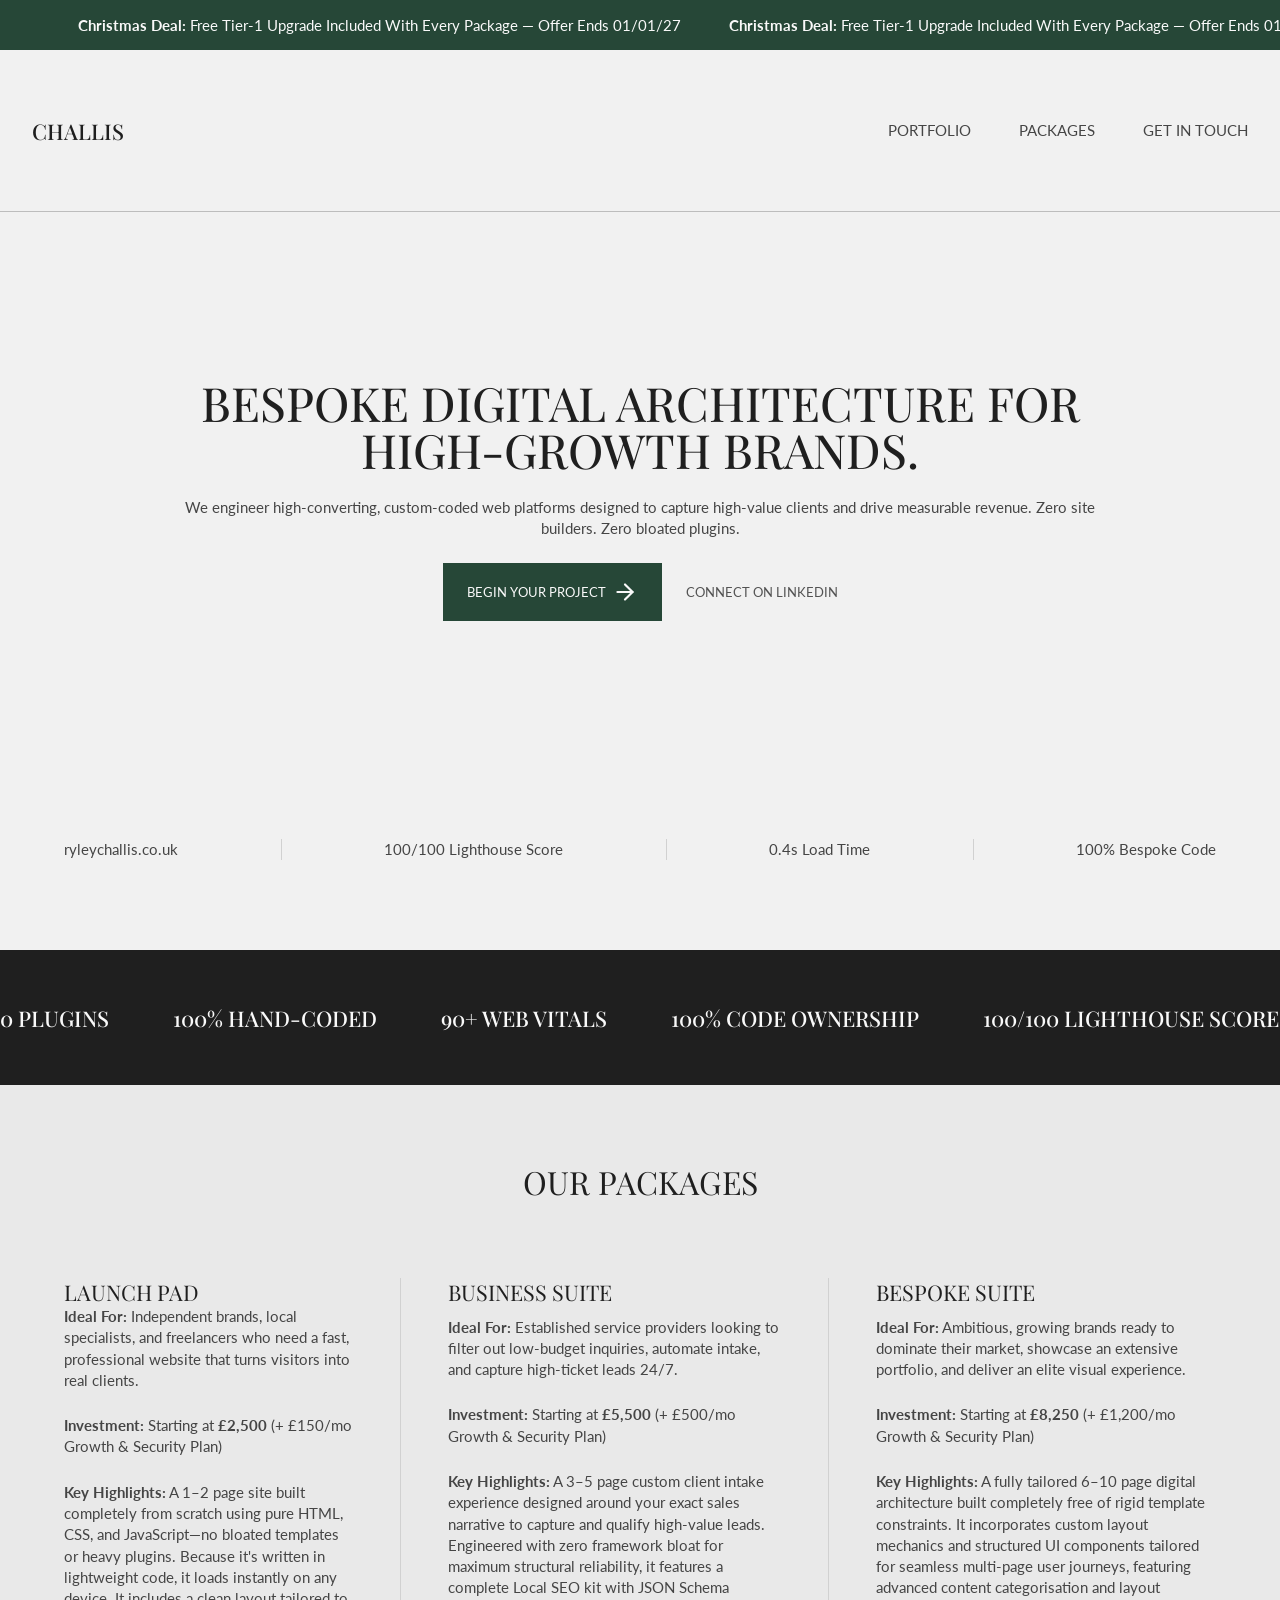
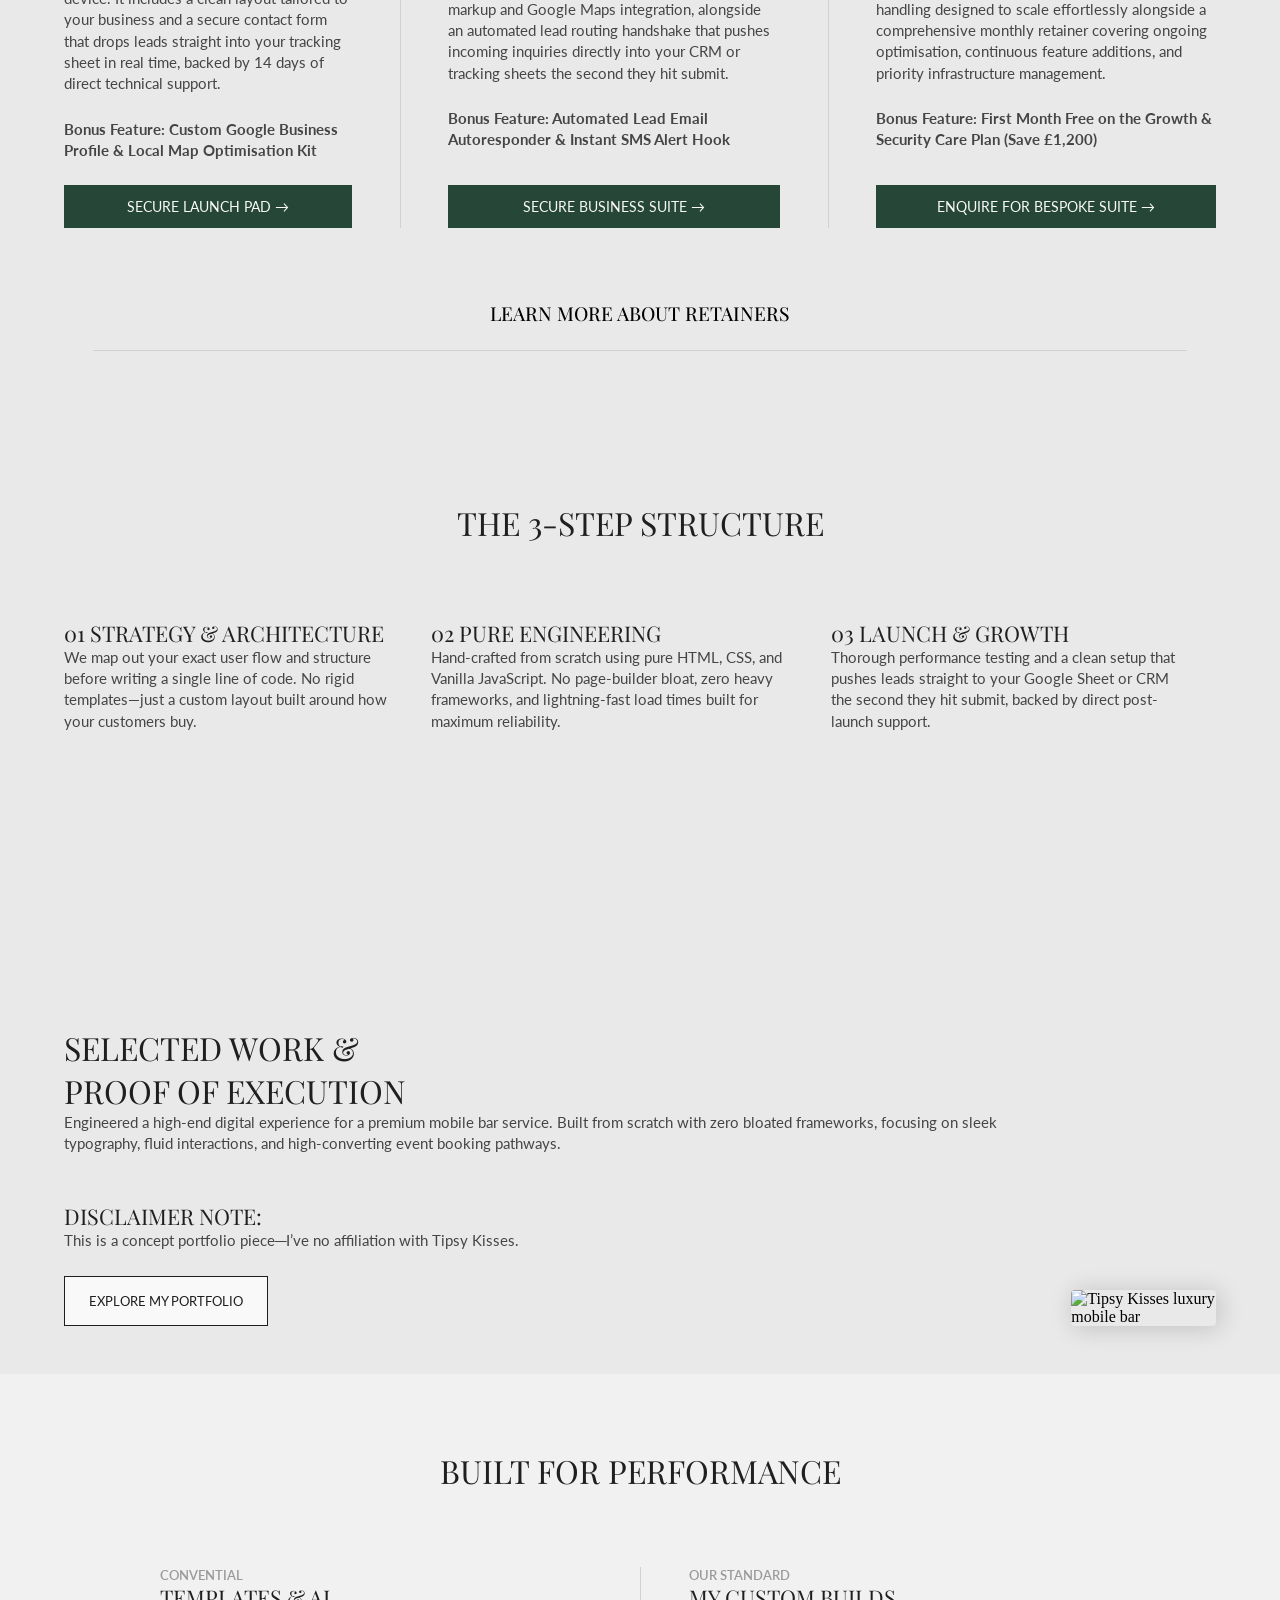
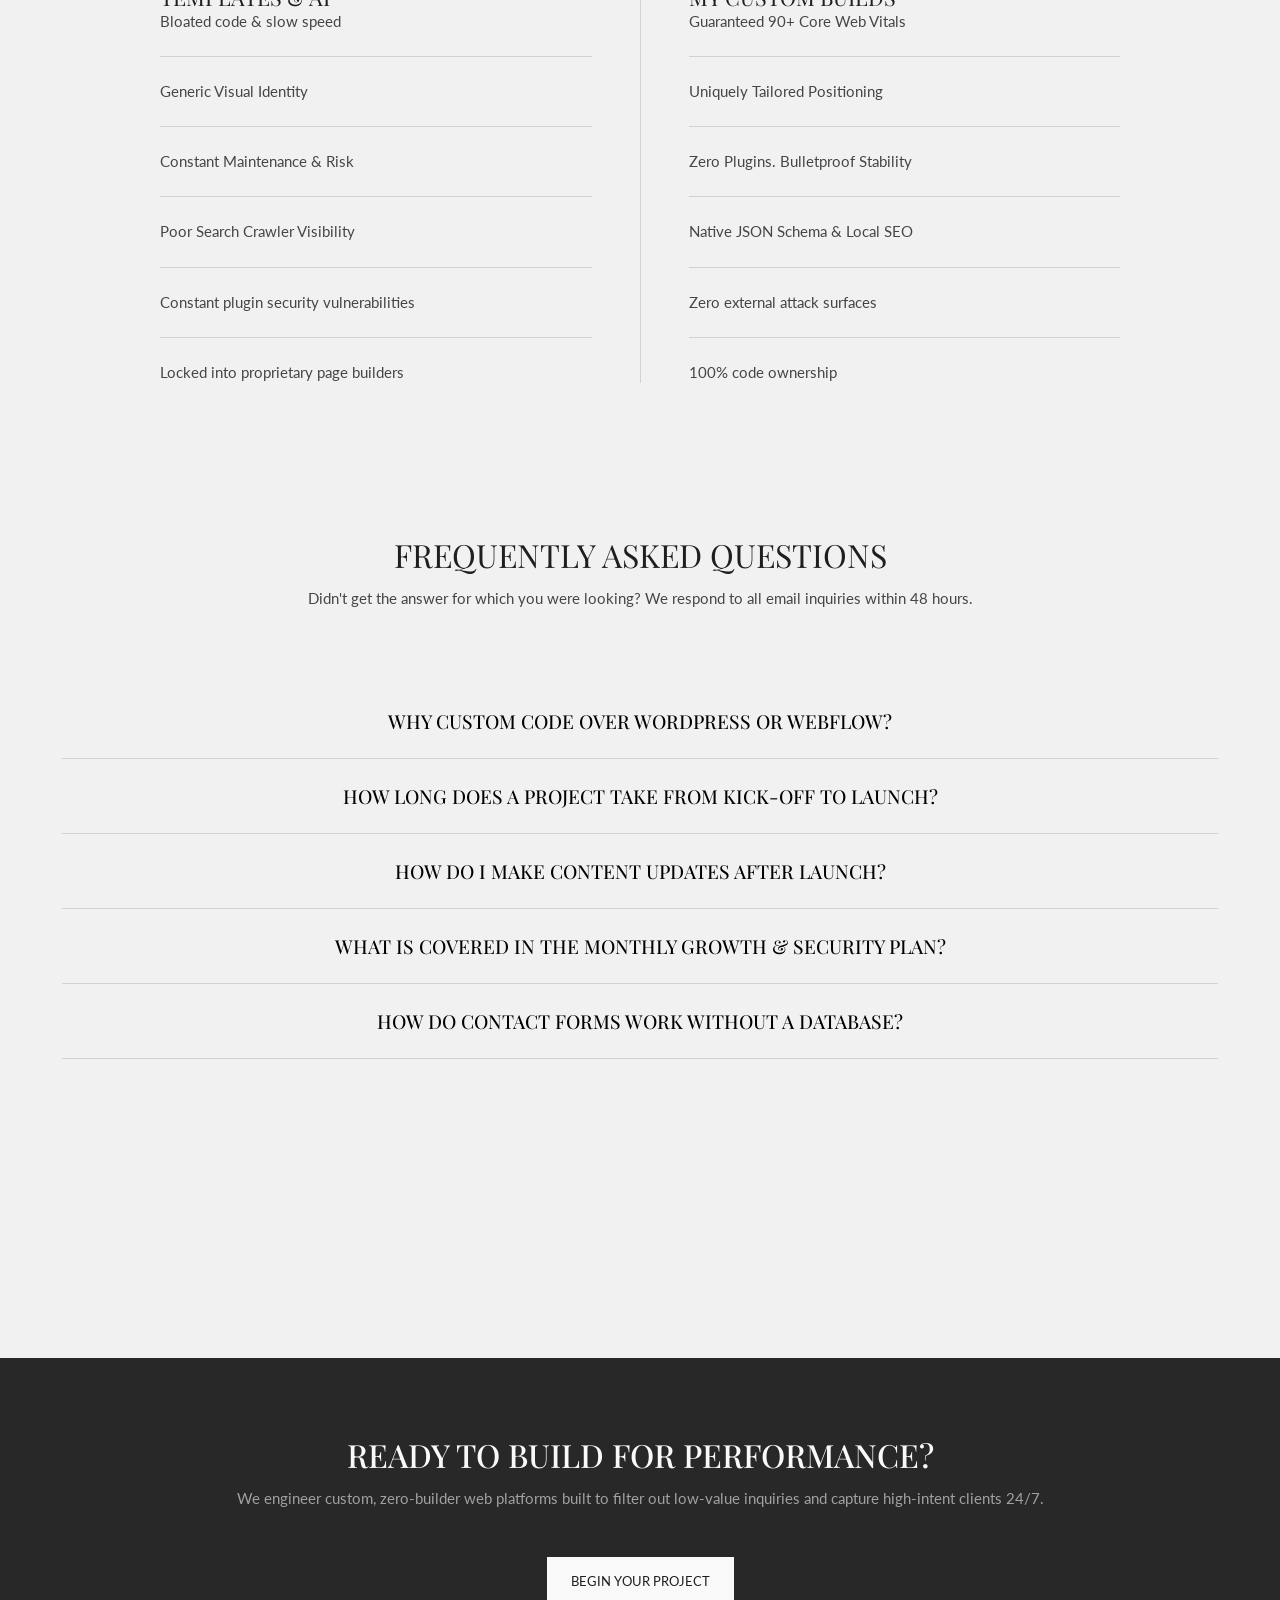
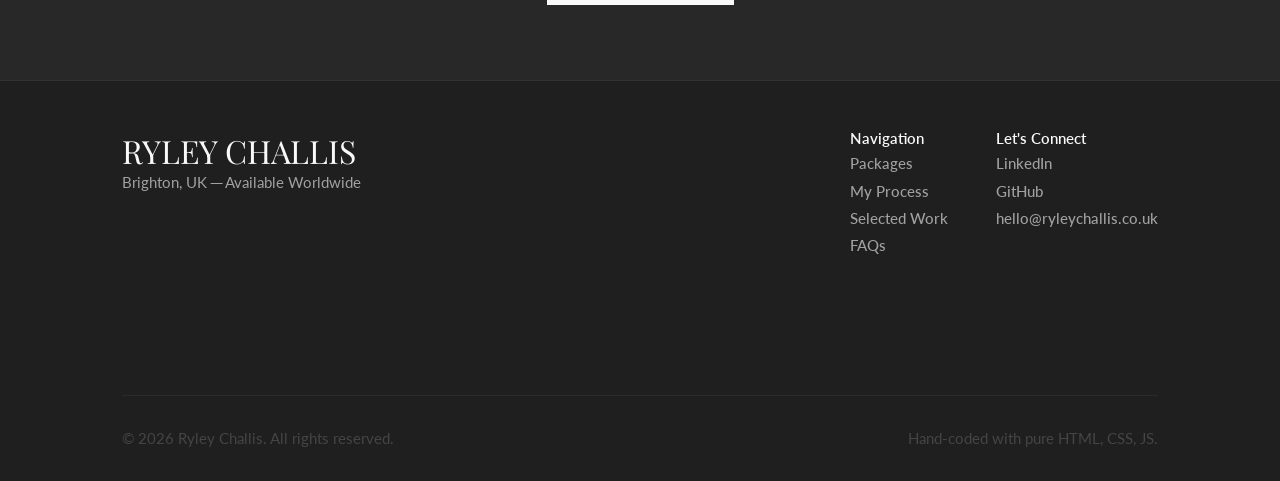
==== index.html @ c48a7f9e "Implementation of JS script to slice .html from URL" ====
<!DOCTYPE html>
<html lang="en">
<head>
    <meta charset="UTF-8">
    <meta name="viewport" content="width=device-width, initial-scale=1.0">
    <title>Ryley Challis | High-Performance Web Architecture</title>
    <meta name="description" content="Elite digital foundations engineered from scratch for high-intent hospitality and service brands.">

    <link rel="preconnect" href="https://fonts.googleapis.com">
    <link rel="preconnect" href="https://fonts.gstatic.com" crossorigin>
    <link href="https://fonts.googleapis.com/css2?family=Lato:ital,wght@0,100;0,300;0,400;0,700;0,900;1,100;1,300;1,400;1,700;1,900&family=Playfair+Display:ital,wght@0,400..900;1,400..900&display=swap" rel="stylesheet">

    <meta property="og:type" content="website">
    <meta property="og:url" content="https://ryleychallis.co.uk/">
    <meta property="og:site_name" content="Ryley Challis">
    <meta property="og:title" content="Ryley Challis | High-Performance Web Development">
    <meta property="og:description" content="Elite web architecture engineered from scratch for high-intent hospitality and service brands.">
    <meta property="og:image" content="https://ryleychallis.co.uk/assets/opengraph.webp">

    <meta name="twitter:card" content="summary_large_image">
    <meta name="twitter:title" content="Ryley Challis | High-Performance Web Development">
    <meta name="twitter:description" content="Elite web architecture engineered from scratch for high-intent hospitality and service brands.">
    <meta name="twitter:image" content="https://ryleychallis.co.uk/assets/opengraph.webp">

    <link rel="apple-touch-icon" sizes="180x180" href="assets/apple-touch-icon.png">
    <link rel="icon" type="image/png" sizes="32x32" href="assets/favicon-32x32.png">
    <link rel="icon" type="image/png" sizes="16x16" href="assets/favicon-16x16.png">
    <link rel="manifest" href="assets/site.webmanifest">

    <link rel="stylesheet" href="css/styles.css">
    <link rel="stylesheet" href="css/nav.css">
    <link rel="stylesheet" href="css/button.css">
    <link rel="stylesheet" href="css/query.css">
</head>
<body>
    <div id="sidebarOverlay"></div>
    <header>
        <div id="sidebar">
            <div class="sidebar-header">
                <button type="button" id="close-btn" aria-label="Close navigation menu">&times;</button>
                <h3>Challis.</h3>
            </div>
            <ul class="sidebar-links">
                <li><a href="portfolio.html">Portfolio</a></li>
                <li><a href="#process">Process</a></li>
                <li><a href="#packages">Packages</a></li>
                <li><a href="mailto:hello@ryleychallis.co.uk">Get In Touch</a></li>
            </ul>
        </div>
        <div id="announcement">
            <div class="row-container">
                <span><b>Christmas Deal:</b> Free Tier-1 Upgrade Included With Every Package — Offer Ends 01/01/27</span>
                <span><b>Christmas Deal:</b> Free Tier-1 Upgrade Included With Every Package — Offer Ends 01/01/27</span>
                <span><b>Christmas Deal:</b> Free Tier-1 Upgrade Included With Every Package — Offer Ends 01/01/27</span>
            </div>
        </div>
        <nav>
            <button type="button" id="open-btn" aria-label="Open navigation menu">&#9776;</button>
            <a class="nav-logo" href="#">Challis</a>
            <ul class="nav-links">
                <li><a href="portfolio.html">Portfolio</a></li>
                <li><a href="#packages">Packages</a></li>
                <li><a href="mailto:hello@ryleychallis.co.uk">Get In Touch</a></li>
            </ul>
        </nav>
    </header>
    <main>
        <section id="hero">
            <div class="container">
                <h1>Bespoke Digital Architecture for High-Growth Brands.</h1>
                <p>We engineer high-converting, custom-coded web platforms designed to capture high-value clients and drive measurable revenue. Zero site builders. Zero bloated plugins.</p>
                <div class="hero-actions">
                    <a class="btn-primary" href="contact.html">Begin Your Project
                        <svg width="26" height="26" viewBox="0 0 24 24" fill="none" stroke="currentColor" stroke-width="2" stroke-linecap="round" stroke-linejoin="round" style="display: inline-block; vertical-align: middle; margin-left: 6px;">
                            <line x1="5" y1="12" x2="19" y2="12"></line>
                            <polyline points="12 5 19 12 12 19"></polyline>
                        </svg>
                    </a>
                    <a class="btn-secondary" href="https://linkedin.com/in/ryley-challis-49934a41b" target="_blank">Connect on linkedin</a>
                </div>
                <div class="hero-stats">
                    <div class="stat-item">
                        <p>ryleychallis.co.uk</p>
                    </div>
                    <div class="stat-divider"></div>
                    <div class="stat-item">
                        <p>100/100 Lighthouse Score</p>
                    </div>
                    <div class="stat-divider"></div>
                    <div class="stat-item">
                        <p>0.4s Load Time</p>
                    </div>
                    <div class="stat-divider"></div>
                    <div class="stat-item">
                        <p>100% Bespoke Code</p>
                    </div>
                </div>
            </div>
        </section>

        <section id="trust">
            <div class="trust-track">
                <div class="marquee-content">
                    <h2>0 Plugins</h2>
                    <h2>100% Hand-Coded</h2>
                    <h2>90+ Web Vitals</h2>
                    <h2>100% Code Ownership</h2>
                    <h2>100/100 Lighthouse Score</h2>
                    <h2><0.5s Load Time</h2>
                </div>
                <div class="marquee-content" aria-hidden="true">
                    <h2>0 Plugins</h2>
                    <h2>100% Hand-Coded</h2>
                    <h2>90+ Web Vitals</h2>
                    <h2>100% Code Ownership</h2>
                    <h2>100/100 Lighthouse Score</h2>
                    <h2><0.5s Load Time</h2>
                </div>
            </div>
        </section>
        
        <section id="packages">
            <div class="container">
                <h2>Our Packages</h2>
                <div class="row-container">
                    <div class="package-card">
                        <h3>Launch Pad</h3>
                        <ul>
                            <li>
                                <b>Ideal For:</b>
                                Independent brands, local specialists, and freelancers who need a fast, professional website that turns visitors into real clients.
                            </li>
                            <li>
                                <b>Investment:</b>
                                Starting at <b>£2,500</b> (+ £150/mo Growth & Security Plan)
                            </li>
                            <li>
                                <b>Key Highlights:</b>
                                A 1–2 page site built completely from scratch using pure HTML, CSS, and JavaScript—no bloated templates or heavy plugins. Because it's written in lightweight code, it loads instantly on any device. It includes a clean layout tailored to your business and a secure contact form that drops leads straight into your tracking sheet in real time, backed by 14 days of direct technical support.
                            </li>
                            <li class="addon-feature">
                                <b>Bonus Feature:</b>
                                Custom Google Business Profile & Local Map Optimisation Kit
                            </li>
                        </ul>
                        <a class="btn-primary" href="portfolio.html">
                            Secure Launch Pad &rarr;
                        </a>
                    </div>

                    <div class="card-divider"></div>

                    <div class="package-card">
                        <h3>Business Suite</h3>
                        <ul>
                            <li>
                                <b>Ideal For:</b>
                                Established service providers looking to filter out low-budget inquiries, automate intake, and capture high-ticket leads 24/7.
                            </li>
                            <li>
                                <b>Investment:</b>
                                Starting at <b>£5,500</b> (+ £500/mo Growth & Security Plan)
                            </li>
                            <li>
                                <b>Key Highlights:</b>
                                A 3–5 page custom client intake experience designed around your exact sales narrative to capture and qualify high-value leads. Engineered with zero framework bloat for maximum structural reliability, it features a complete Local SEO kit with JSON Schema markup and Google Maps integration, alongside an automated lead routing handshake that pushes incoming inquiries directly into your CRM or tracking sheets the second they hit submit.
                            </li>
                            <li class="addon-feature">
                                <b>Bonus Feature:</b>
                                Automated Lead Email Autoresponder & Instant SMS Alert Hook
                            </li>
                        </ul>
                        <a class="btn-primary" href="portfolio.html">
                            Secure Business Suite &rarr;
                        </a>
                    </div>

                    <div class="card-divider"></div>

                    <div class="package-card">
                        <h3>Bespoke Suite</h3>
                        <ul>
                            <li>
                                <b>Ideal For:</b>
                                Ambitious, growing brands ready to dominate their market, showcase an extensive portfolio, and deliver an elite visual experience.
                            </li>
                            <li>
                                <b>Investment:</b>
                                Starting at <b>£8,250</b> (+ £1,200/mo Growth & Security Plan)
                            </li>
                            <li>
                                <b>Key Highlights:</b>
                                A fully tailored 6–10 page digital architecture built completely free of rigid template constraints. It incorporates custom layout mechanics and structured UI components tailored for seamless multi-page user journeys, featuring advanced content categorisation and layout handling designed to scale effortlessly alongside a comprehensive monthly retainer covering ongoing optimisation, continuous feature additions, and priority infrastructure management.
                            </li>
                            <li class="addon-feature">
                                <b>Bonus Feature:</b>
                                First Month Free on the Growth & Security Care Plan (Save £1,200)
                            </li>
                        </ul>
                        <a class="btn-primary" href="portfolio.html">
                            Enquire For Bespoke Suite &rarr;
                        </a>
                    </div>
                </div>
                <div class="retainer-item">
                    <button class="retainer-button" type="button">Learn More about Retainers</button>
                    <div class="retainer-block">
                        <div class="retainer-group">
                            <h4>Launch Pad:</h4>
                            <ul>
                                <li><b>Daily Offsite Backups:</b> Cloud snapshots taken every 24 hours with emergency restoration.</li>
                                <li><b>Uptime & SSL Monitoring:</b> Continuous automated checks ensuring your site stays online and secure.</li>
                                <li><b>Core Web Vitals Maintenance:</b> Routine performance audits to keep your pure code loading instantly.</li>
                                <li><b>1 Hour Monthly Allocation:</b> Reserved for basic text edits, simple image updates, or small link adjustments.</li>
                                <li><b>Standard Support:</b> Direct email assistance backed by a 48-hour response window.</li>
                            </ul>
                        </div>

                        <div class="retainer-group">
                            <h4>Business Suite:</h4>
                            <ul>
                                <li><b>Daily High-Frequency Backups:</b> Upgraded snapshot frequency to safeguard active lead capture and inquiry data.</li>
                                <li><b>CRM & Form Integration Health Checks:</b> Continuous live verification ensuring your automated lead delivery pipeline never misses an intake.</li>
                                <li><b>Local SEO & Schema Maintenance:</b> Monthly technical refinements to keep your structured markup aligned for local search dominance.</li>
                                <li><b>3 Hours Monthly Allocation:</b> Triple the development hours for custom component tweaks, new content additions, or landing page expansions.</li>
                                <li><b>Priority Support:</b> Direct email and messaging support backed by an expedited 24-hour response window.</li>
                            </ul>
                        </div>

                        <div class="retainer-group">
                            <h4>Bespoke Suite:</h4>
                            <ul>
                                <li><b>Everything in Business Suite, plus:</b></li>
                                <li><b>Real-Time Version Control & Redundancy:</b> Continuous enterprise-grade oversight with instant-rollback infrastructure management.</li>
                                <li><b>Conversion Rate & UX Auditing:</b> Monthly data-backed reviews of your user journeys to continuously maximise inbound lead conversion.</li>
                                <li><b>Advanced Schema & Multi-Location SEO:</b> Comprehensive ongoing optimisation designed to scale right alongside your expanding market presence.</li>
                                <li><b>7 Hours Monthly Allocation:</b> Extensive dedicated monthly development time for rolling out new features, custom layout mechanics, and continuous scaling.</li>
                                <li><b>VIP Concierge Support:</b> Dedicated 4-hour emergency response window with direct line prioritisation for high-stakes business operations.</li>
                            </ul>
                        </div>
                    </div>
                </div>
            </div>
        </section>

        <section id="process">
            <div class="container">
                <h2>The 3-Step Structure</h2>
                <div class="row-container">
                    <div class="process-item">
                        <h3>01 Strategy & Architecture</h3>
                        <p>We map out your exact user flow and structure before writing a single line of code. No rigid templates—just a custom layout built around how your customers buy.</p>
                    </div>
                    <div class="process-item">
                        <h3>02 Pure Engineering</h3>
                        <p>Hand-crafted from scratch using pure HTML, CSS, and Vanilla JavaScript. No page-builder bloat, zero heavy frameworks, and lightning-fast load times built for maximum reliability.</p>
                    </div>
                    <div class="process-item">
                        <h3>03 Launch & Growth</h3>
                        <p>Thorough performance testing and a clean setup that pushes leads straight to your Google Sheet or CRM the second they hit submit, backed by direct post-launch support.</p>
                    </div>
                </div>
            </div>
        </section>

        <section id="selected">
            <div class="container">
                <div class="row-container">
                    <div class="selected-text">
                        <div class="block">
                            <h2 class="desktop-only">Selected Work & Proof of Execution</h2>
                            <h2 class="mobile-only">Selected Work</h2>
                            <p>Engineered a high-end digital experience for a premium mobile bar service. Built from scratch with zero bloated frameworks, focusing on sleek typography, fluid interactions, and high-converting event booking pathways.</p>
                        </div>
                        <div class="block">
                            <h3>Disclaimer Note:</h3>
                            <p>This is a concept portfolio piece─I’ve no affiliation with Tipsy Kisses.</p>
                            <a class="btn-tertiary desktop-btn" href="portfolio.html">Explore my Portfolio</a>
                        </div>
                    </div>
                    <div class="selected-image">
                        <img src="assets/tipsy.webp" alt="Tipsy Kisses luxury mobile bar">
                    </div>
                    <a class="btn-tertiary mobile-btn" href="portfolio.html">Explore my Portfolio</a>
                </div>
            </div>
        </section>

        <section id="comparison">
            <div class="container">
                <h2>Built for Performance</h2>
                <div class="row-container">
                    <div class="comparison-wrapper">
                        <div class="comparison-card">
                            <div class="comparison-header">
                                <span>CONVENTIAL</span>
                                <h3>Templates & AI</h3>
                                <ul>
                                    <li>Bloated code & slow speed</li>
                                    <div class="list-spacer"></div>
                                    <li>Generic Visual Identity</li>
                                    <div class="list-spacer"></div>
                                    <li>Constant Maintenance & Risk</li>
                                    <div class="list-spacer"></div>
                                    <li>Poor Search Crawler Visibility</li>
                                    <div class="list-spacer"></div>
                                    <li>Constant plugin security vulnerabilities</li>
                                    <div class="list-spacer"></div>
                                    <li>Locked into proprietary page builders</li>
                                </ul>
                            </div>
                        </div>
                        <div class="card-divider"></div>
                        <div class="comparison-card">
                            <div class="comparison-header">
                                <span>OUR STANDARD</span>
                                <h3>My Custom Builds</h3>
                                <ul>
                                    <li>Guaranteed 90+ Core Web Vitals</li>
                                    <div class="list-spacer"></div>
                                    <li>Uniquely Tailored Positioning</li>
                                    <div class="list-spacer"></div>
                                    <li>Zero Plugins. Bulletproof Stability</li>
                                    <div class="list-spacer"></div>
                                    <li>Native JSON Schema & Local SEO</li>
                                    <div class="list-spacer"></div>
                                    <li>Zero external attack surfaces</li>
                                    <div class="list-spacer"></div>
                                    <li>100% code ownership</li>
                                </ul>
                            </div>
                        </div>
                    </div>
                </div>
            </div>
        </section>

        <section id="faqs">
            <div class="container">
                <h2>Frequently Asked Questions</h2>
                <p class="subtitle">Didn't get the answer for which you were looking? We respond to all email inquiries within 48 hours.</p>
                <div class="faq-container container">
                    <div class="faq-item">
                        <button class="faq-question" type="button">Why custom code over WordPress or Webflow?</button>
                        <div class="faq-answer">
                            <p class="desktop-only">Traditional builders rely on heavy editors and third-party plugins that bloat your site and slow down mobile load times. By writing pure HTML, CSS, and Vanilla JS, we eliminate redundant code to guarantee sub-second speeds. See our <a href="#comparison">Built for Performance</a> breakdown above to compare the exact benchmarks.</p>
                            <p class="mobile-only">Page builders bloat your site with heavy scripts. Pure code loads instantly, ranks better on Google, and converts more visitors into leads.</p>
                        </div>
                    </div>
                    <div class="faq-item">
                        <button class="faq-question" type="button">How long does a project take from kick-off to launch?</button>
                        <div class="faq-answer">
                            <p class="desktop-only">Typically 2 to 5 weeks depending on scope. A Launch Pad site takes around 10–14 days, while our Business Suite and Bespoke projects take 3–5 weeks. You'll receive a clear timeline and milestone checklist on day one.</p>
                            <p class="mobile-only">Launch Pad builds take 10–14 days. Business and Bespoke suites take 2 to 5 weeks depending on scope.</p>
                        </div>
                    </div>
                     <div class="faq-item">
                        <button class="faq-question" type="button">How do I make content updates after launch?</button>
                        <div class="faq-answer">
                            <p class="desktop-only">We handle them for you. All builds include post-launch support, and our monthly Growth & Security Plan includes dedicated retainer hours for copy, image, and layout updates so you never have to touch a line of code.</p>
                            <p class="mobile-only">Just shoot over an email on what changes you'd like. Growth plans include dedicated monthly support hours to handle all updates for you.</p>
                        </div>
                    </div>

                     <div class="faq-item">
                        <button class="faq-question" type="button">What is covered in the monthly Growth & Security Plan?</button>
                        <div class="faq-answer">
                            <p class="desktop-only">It covers enterprise-grade CDN hosting, active uptime monitoring, automated form routing, quarterly speed audits, and ongoing site maintenance to keep your platform running at peak performance.</p>
                            <p class="mobile-only">High-speed hosting, security monitoring, ongoing performance tuning, monthly allowance for site updates, and more depending on your specific package.</p>
                        </div>
                    </div>

                     <div class="faq-item">
                        <button class="faq-question" type="button">How do contact forms work without a database?</button>
                        <div class="faq-answer">
                            <p class="desktop-only">We use serverless endpoints (like custom Google Apps Script handshakes) to route lead data straight to your inbox or Google Sheets instantly, keeping your site fast and unhackable.</p>
                            <p class="mobile-only">Inquiries are instantly routed to your Google Sheets (or via your CRM) using lightweight backend scripts—zero lost leads.</p>
                        </div>
                    </div>
                </div>
            </div>
        </section>

        <section id="final">
            <div class="container">
                <h2>Ready to Build for Performance?</h2>
                <p>We engineer custom, zero-builder web platforms built to filter out low-value inquiries and capture high-intent clients 24/7.</p>
                <a class="btn-tertiary" href="">Begin Your Project</a>
            </div>
        </section>
    </main>
    <footer>
        <div class="container">
            <div class="row-container">
                <div class="container intro">
                    <h2>RYLEY CHALLIS</h2>
                    <p>Brighton, UK ─ Available Worldwide</p>
                </div>
                <div class="footer-links">
                    <div class="footer-col">
                        <h3>Navigation</h3>
                        <ul>
                            <li><a href="#packages">Packages</a></li>
                            <li><a href="#process">My Process</a></li>
                            <li><a href="#selected">Selected Work</a></li>
                            <li><a href="#faqs">FAQs</a></li>
                        </ul>
                    </div>
                    <div class="footer-col">
                        <h3>Let's Connect</h3>
                        <ul>
                            <li><a href="https://www.linkedin.com/in/ryley-challis-49934a41b">LinkedIn</a></li>
                            <li><a href="https://github.com/RyleyChallis">GitHub</a></li>
                            <li><a href="mailto:hello@ryleychallis.co.uk">hello@ryleychallis.co.uk</a></li>
                        </ul>
                    </div>
                </div>
            </div>
            <div class="footer-bottom">
                <p>© 2026 Ryley Challis. All rights reserved.</p>
                <p>Hand-coded with pure HTML, CSS, JS.</p>
            </div>
        </div>
    </footer>
    <script src="data/script.js" defer></script>
    <script>
        window.addEventListener('DOMContentLoaded', () => {
        const path = window.location.pathname;
        
        if (path.endsWith('.html')) {
            const cleanPath = path.slice(0, -5);
            
            window.history.replaceState({}, '', cleanPath + window.location.search + window.location.hash);
        }
        });
    </script>
</body>
</html>
---- css/styles.css ----
* {
    box-sizing: border-box;
}

html, body {
    margin: 0;
    padding: 0;
    width: 100%;
    max-width: 100%;
    overflow-x: hidden;
    position: relative;
}

html {
     width: 100vw;
     overflow-x: hidden;
}

body.no-scroll,
html.no-scroll {
  overflow: hidden;
}

section {
    min-height: 100vh;

    &:nth-child(1),
    &:nth-child(6),
    &:nth-child(7) {
        background-color: var(--bg-one);
  }

    &:nth-child(2),
    &:nth-child(3),
    &:nth-child(4),
    &:nth-child(5) {
        background-color: var(--bg-two);
    }
}

::placeholder {
    font-family: var(--ff-body);
}

.container {
    display: flex;
    flex-direction: column;
    align-items: flex-start;
    justify-content: center;
    max-width: 90%;
    margin: 0 auto;

    .row-container {
        max-width: none;
    }
}

.row-container {
    display: flex;
    align-items: center;
    justify-content: space-between;
    max-width: 90%;
    margin: 0 auto;
}

h1 {
    font-size: var(--fs-h1);
    font-family: var(--ff-heading);
    font-weight: 450;
    color: var(--black);
    margin: 0;
}

h2 {
    font-size: var(--fs-h2);
    font-family: var(--ff-heading);
    font-weight: 300;
    color: var(--black);
    
    margin: 0 auto;
    padding: 75px 0;
    text-transform: uppercase;
}

h3 {
    font-size: var(--fs-h3);
    font-family: var(--ff-heading);
    font-weight: 350;
    color: var(--black);
    text-transform: uppercase;
    margin: 0;
}

h4 {
    font-size: var(--fs-h4);
    font-family: var(--ff-heading);
    font-weight: 350;
    color: var(--black);
    text-transform: uppercase;
    margin: 0;
}

p {
    font-size: var(--fs-p);
    font-family: var(--ff-body);
    font-weight: 400;
    color: var(--grey);
    margin: 0;
    line-height: 1.4;
    letter-spacing: 3%;
}

ul {
    padding: 0;
    margin: 0;
    list-style: none;
    
    display: flex;
    flex-direction: column;
    gap: 24px;

    li {
        font-size: var(--fs-p);
        font-family: var(--ff-body);
        color: var(--grey);
        margin: 0;
        line-height: 1.4;
        letter-spacing: 3%;
    }
}

img {
    user-select: none;
}

.desktop-only {
    display: none;
}

.mobile-only {
    display: block;
}

:root {
    --black: #1f1f1f;
    --grey: #454545;
    --border: #4545454e;
    --white: #f9f9f9;
    --bg-one: #f1f1f1;
    --bg-two: #e9e9e9;
    --green: #264737;

    --fs-h1: clamp(2.2rem, 6vw, 2.95rem);
    --fs-h2: clamp(1.8rem, 4.5vw, 2rem);
    --fs-h3: clamp(1.215rem, 2.45vw, 1.35rem);
    --fs-h4: clamp(1rem, 2.15vw, 1.15rem);
    --fs-p: clamp(0.9rem, 2vw, 0.95rem);
    --fs-btn: clamp(0.7rem, 1vw, 0.8rem);

    --ff-heading: 'Playfair Display', serif;
    --ff-body: 'Lato', sans-serif;
    interpolate-size: allow-keywords;
}

#final {
    border-bottom: 1.8px solid var(--border);
}

#hero {
    display: flex;
    flex-direction: column;
    justify-content: center;
    align-items: center;
    position: relative;

    .container {
        display: flex;
        flex-direction: column;
        align-items: center;
        max-width: 90%;

        gap: 24px;
        text-align: center;

        h1 {
            max-width: 80%;
            text-transform: uppercase;
            line-height: 1;
            letter-spacing: 3%;
        }

        p {
            max-width: clamp(70%, 72.5vw, 95%);

            a {
                color: inherit;
                font-weight: 600;
            }
        }
        .hero-stats {
            display: flex;
            position: absolute;
            bottom: 10%;
            gap: clamp(1rem, 3vw, 3rem); 
            width: 90%;
            justify-content: center;
            align-items: center;

            .stat-divider {
                width: 1px;
                align-self: stretch;
                background-color: #d1d1d1;
                margin: 0 auto;
            }

            .stat-item {
                white-space: nowrap;
            }
        }
    }
}

#trust {
  display: flex;
  overflow: hidden;
  min-height: 15vh;
  background-color: var(--black);
  width: 100%;

  .trust-track {
    display: flex;
    width: max-content;
    animation: marquee 16s linear infinite;

    h2 {
        padding: 0;
        font-size: var(--fs-h3);
    }
  }

  .marquee-content {
    display: flex;
    align-items: center;
    gap: 4rem;
    padding-right: 48px;
    flex-shrink: 0;

    h2 {
      color: var(--white);
      font-weight: 500;
      height: fit-content;
    }
  }
}

@keyframes marquee {
  0% {
    transform: translateX(0%);
  }
  100% {
    transform: translateX(-50%);
  }
}

#packages {
    scroll-margin-top: -60px;
    padding-bottom: 75px;

    .container {
        max-width: 90%;
    }
    .row-container {
        align-items: stretch;
        gap: 48px;
        padding-bottom: 48px;
    }
    .package-card {
        display: flex;
        flex-direction: column;
        justify-content: space-between;
        align-items: flex-start;

        max-width: 450px;

        li.addon-feature {
            font-weight: bold;
        }

        .btn-primary {
            margin: 24px auto 0 0;
            font-size: 0.9rem;
            padding: 0.8rem 1.4rem;
            text-align: center;
        }
    }

    .card-divider {
        width: 1px;
        align-self: stretch;
        background-color: #d1d1d1;
        margin: 0 auto;
    }

    .retainer-item {
        border-bottom: 1px solid #d1d1d1;
        width: 95%;
        margin: 0 auto;

        &.active {
            background-color: #e0e0e0;
            padding-bottom: 48px;
        }

        .retainer-button {
            width: 100%;
            background: none;
            border: none;
            padding: 24px 0;
            
            font-size: clamp(1rem, 3vw, 1.2rem);
            font-family: var(--ff-heading);
            font-weight: 450;
            text-transform: uppercase;
            cursor: pointer;
            transition: background-color 0.3s ease;
        
            &:hover {
                background-color: #e0e0e0 !important;
            }
        }
        &.active .retainer-block {
            max-height: 900px;
            padding: 0 0 0 48px;
            overflow: auto;
        }
        
        .retainer-block {
            max-height: 0;
            margin: 0 auto;
            overflow: hidden;
            transition: max-height 0.35s ease-out, padding 0.35s ease-out, background-color 0.2s ease;
            padding: 0 0 0 48px;
            background-color: #e0e0e0;

            display: flex;
            flex-direction: column;
            gap: 48px;

            font-size: var(--fs-p);

            .retainer-group {
                ul {
                    gap: 6px;
                    list-style-type: disc;
                }
                li {
                    a {
                        color: inherit;
                        font-weight: 600;
                    }
                }
            }
        }
    }
}

#process {
    min-height: 50vh;
    scroll-margin-top: 120px;

    .container {
        .row-container {
            .process-item {
                p {
                    max-width: 90%;
                }
            }
        }
    }
}

#selected {
    min-height: auto;
    padding: 75px 0 48px 0;
    scroll-margin-top: 60px;
        
    .container {
        justify-content: flex-start;
        margin-right: auto;

        h2.desktop-only,
        h2.mobile-only {
            margin-right: auto;
            margin-left: 0;
            max-width: 20ch;
            padding-bottom: 0;
        }

        .row-container {
            align-items: flex-end;
            gap: 48px;

            .selected-text {
                display: flex;
                flex-direction: column;
                gap: 48px;
                
                .block {
                    display: flex;
                    flex-direction: column;

                    a.desktop-btn {
                        margin-top: 24px;
                    }
                }
            }
            a.mobile-btn {
                display: none;
            }

            .selected-image {
                img {
                    aspect-ratio: 16 / 9;
                    max-width: 550px;
                    border-radius: 4px;
                    box-shadow: 3px 2px 25px color-mix(in srgb, var(--black) 20%, transparent);
                }
            }
        }
    }
}

#comparison {
    min-height: auto;
    padding-bottom: 75px;

    .container {
        width: 100%;
    }

    .row-container {
        padding: 0 24px;
        justify-content: center;
        width: 100%;
    }

    .comparison-wrapper {
        display: flex;
        width: min(100%, 960px);
        gap: 48px;
        align-items: stretch;
    }

    .comparison-card {
        flex: 1;
        min-width: 0;
        width: auto;

        .comparison-header {
            display: flex;
            flex-direction: column;

            span {
                font-size: clamp(0.7rem, 1vw, 0.95rem);
                font-family: var(--ff-body);
                font-weight: 550;
                color: var(--grey);
                opacity: 0.5;
                text-transform: uppercase;
                letter-spacing: -1%;
            }
        }
    }

    .list-spacer {
        background-color: #d1d1d1;
        width: 100%;
        height: 1px;
    }

    .card-divider {
        width: 1px;
        align-self: stretch;
        background-color: #d1d1d1;
        flex-shrink: 0;
    }
}

#faqs {
    padding-bottom: 75px;

    .container {
        max-width: 95%;

        h2 {
            padding-bottom: 12px;
            text-align: center;
        }

        .faq-item {
            border-bottom: 1px solid #d1d1d1;
            margin-left: auto;
            margin-right: auto;

            .faq-question {
                width: 100%;
                background: none;
                border: none;
                padding: 24px 0 24px 0;
                
                font-size: clamp(1rem, 3vw, 1.2rem);
                font-family: var(--ff-heading);
                font-weight: 450;
                text-transform: uppercase;
                cursor: pointer;
                transition: background-color 0.3s ease;

                &:hover {
                    background-color: #e0e0e0;
                }
            }
            .faq-answer {
                max-height: 0;
                margin: 0 auto;
                overflow: hidden;
                transition: min-height 0.3s ease-out, padding 0.3s ease-out, background-color 0.2s ease;
                padding: 0;
                text-align: center;
                background-color: #e0e0e0;

                font-size: var(--fs-p);

                p {
                    max-width: 90%;
                    margin: 0 auto;

                    a {
                        color: inherit;
                        font-weight: 600;
                    }
                }
            }

            &.active {
                background-color: #e0e0e0;
            }

            &.active .faq-answer {
                min-height: 90px;
            }
        }
    }
}

#final {
    background-color: #282828;
    padding-bottom: 75px;
    min-height: auto;

    h2 {
        color: var(--white);
        padding-bottom: 12px;
        font-weight: 500;
        text-align: center;
    }
    p {
        color: #a1a1a1;
        max-width: clamp(85%, 70vw, 650px);
        margin: 0 auto;
        text-align: center;
    }

    a {
        margin: 48px auto 0 auto;
    }
}

/* INDEX.HTML END */
/* PORTFOLIO.HTML START */

#portfolio-page {
    #tipsy, 
    #cortile {
        min-height: auto;
        padding: 75px 0 48px 0;

        .row-container {
            gap: 48px;
        }

        .project-text {
            display: flex;
            flex-direction: column;
            gap: 24px;

            .section-header {
                display: flex;
                flex-direction: column;

                h2 {
                    padding-bottom: 0;
                    padding-top: 0;
                    margin: 0;
                }
            }
            .project-details {
                display: flex;
                flex-direction: column;
                max-width: none;
                gap: 24px;

                ul {
                    gap: 6px;
                    list-style-type: disc;
                    padding-left: 48px;

                    li {
                        font-weight: 500;
                        color: var(--black);
                    }
                }
            }
        }
        .project-image img {
            max-width: 550px;
            border-radius: 4px;
            box-shadow: 5px 5px 20px rgba(0, 0, 0, 0.15);
        }
    }
    #cortile {
        padding-bottom: 75px;
    }
    #final {
        padding-bottom: 54px;

        h2 {
            max-width: 50%;
            text-align: center;
            padding-bottom: 12px;
        }
        p {
            max-width: 60%;
        }
    }
}

/* END OF PORTFOLIO.HTML */
/* BEGINNING OF PROJECT.HTML */

#challenge {
    min-height: auto;
    padding: 75px 0;
    
    .main-wrapper {
        gap: 24px;
        align-items: flex-start;

        .container {
            gap: 24px;
            text-align: left;

            h2 {
                padding: 0 0 24px 0;
                margin-right: auto;
                margin-left: 0;
                padding-bottom: 0;
                max-width: clamp(65%, 70vw, 80%);
            }
        }
        img {
            max-width: 550px;
            border-radius: 4px;
            box-shadow: 3px 2px 25px color-mix(in srgb, var(--black) 20%, transparent);
        }
    }
    #final {
        h2 {
            max-width: clamp(65%, 70vw, 80%);
        }
    }
}

#contact-page {
    #hero {
        p {
            max-width: clamp(70%, 72.5vw, 75%);
        }
    }
    #form {
        padding-bottom: 75px;

        h2 {
            margin: 0 auto 0 0;
            padding-bottom: 0;
        }
        p.subtitle {
            padding-bottom: 48px;
        }
        form {
            max-width: 100%;
            width: 100%;

            .form-container {
                display: flex;
                flex-direction: column;
                gap: 24px;
                max-width: 80%;

                input,
                select,
                textarea {
                    width: 100%;
                    padding: 8px 12px;
                    border-radius: 4px;

                    background-color: var(--white);
                    border: 1.8px solid rgba(0, 0, 0, 0.15);

                    &:focus {
                        border-color: rgba(0, 0, 0, 0.35);
                        outline: none;
                    }
                }
                textarea {
                    min-height: 200px;
                }
            }
        }
        #submit-btn {
            border-radius: 4px;
            max-width: 80%;
            cursor: pointer;
        }
    }
}

/* BEGINNING OF UNIVERSAL FOOTER CSS */ 

footer {
    background-color: var(--black);
    height: 400px;

    .row-container {
        align-items: flex-start;
        justify-content: space-between;
        padding-top: 48px;
        width: 90%;
        margin: 0 auto;

        .intro {
            margin-right: auto;
            margin-left: 0;
            
            h2 {
                color: var(--white);
                padding: 0;
                margin-left: 0;
            }
            p {
                color: #a1a1a1;
            }
        }
        .footer-links {
            display: flex;
            gap: 48px;
            align-items: flex-start;

            .footer-col {
                display: flex;
                flex-direction: column;
                height: fit-content;
                gap: 6px;

                h3 {
                    font-size: var(--fs-p);
                    font-family: var(--ff-body);
                    text-transform: none;
                    font-weight: 600;
                    color: var(--white);
                }

                ul {
                    padding: 0;
                    display: flex;
                    flex-direction: column;
                    gap: 6px;

                    li {
                        a {
                            font-size: var(--fs-li);
                            font-family: var(--ff-body);
                            font-weight: 500;
                            color: #a1a1a1;
                            text-decoration: none;
                            white-space: nowrap;
                            transition: color 0.2s ease;
                        }
                    }
                }
            }
        }
    }
    .footer-bottom {
        display: flex;
        align-items: center;
        justify-content: space-between;
        border-top: 1px solid var(--border);
        padding: 32px 0;
        
        color: var(--border);
        white-space: nowrap;
        margin: 0 auto;
        width: 90%;
    }
}

footer > .container {
    height: 100%;
    display: flex;
    flex-direction: column;
    justify-content: space-between;
}
---- css/nav.css ----
#announcement {
    width: 100%;
    background-color: var(--green);
    color: var(--white);
    padding: 16px;

    font-size: var(--fs-p);
    font-family: var(--ff-body);

    z-index: 9999;
    
    .row-container {
        display: flex;
        animation: marquee 13s linear infinite;
        white-space: nowrap;
        gap: 48px;

        @keyframes marquee {
            0% {
                transform: translateX(0%);
            }
            100% {
                transform: translateX(-50%);
            }
        }
    }
}

nav {
    display: flex;
    align-items: center;
    justify-content: space-between;
    position: absolute;
    z-index: 9998;

    width: 100%;
    height: 18vh;
    padding: 0 2.5%;
    border-bottom: 1px solid var(--border);

    .nav-logo {
        font-size: var(--fs-h3);
        font-family: var(--ff-heading);
        font-weight: 500;
        color: var(--black);

        text-decoration: none;
        text-transform: uppercase;
    }
    .nav-links {
        display: flex;
        flex-direction: row;
        align-items: center;
        gap: 3rem;
        text-transform: uppercase;

        li {
            a {
                text-decoration: none;
                color: var(--grey);
                transition: color 0.2s ease;
            }
        }
    }
    button {
        display: none;
        background-color: transparent;
        border: none;
        font-size: var(--fs-h3);
        line-height: 1;
    }
}

#sidebar {
  position: fixed;
  top: 0;
  left: 0;
  height: 100vh;
  transform: translateX(-100%);
  visibility: hidden;
  pointer-events: none;
  transition: transform 0.3s cubic-bezier(0.16, 1, 0.3, 1), visibility 0.3s;
}

#sidebarOverlay {
  position: fixed;
  top: 0;
  left: 0;
  width: 100vw;
  height: 100vh;
  background-color: rgba(0, 0, 0, 0.7);
  
  visibility: hidden;
  pointer-events: none;
  opacity: 0;
  transition: opacity 0.3s ease, visibility 0.3s;
  z-index: 9999;
}

#sidebarOverlay.active {
  visibility: visible;
  pointer-events: auto;
  opacity: 1;
}

#sidebar.active {
  transform: translateX(0);
  visibility: visible;
  pointer-events: auto;
  background-color: var(--white);
  max-width: 80vw;
  width: 100%;
  z-index: 9999;


    .sidebar-header {
        display: flex;
        align-items: center;
        justify-content: space-between;
        position: relative;
        max-width: 40%;
        padding: 5vh 12px;
        gap: 12px;

        button {
            background-color: transparent;
            border: none;
            font-size: var(--fs-h2);
            color: var(--grey);
            flex-shrink: 0;
        }
    }
    .sidebar-links {
        position: absolute;
        top: 50%;
        left: 50%;
        transform: translate(-50%, -50%);
        width: 100%;
        text-align: left;
        list-style: none;
        margin: 0;
        padding-left: 24px;
        text-transform: uppercase;

        a {
            text-decoration: none;
            color: var(--grey);
        }
    }
}
---- css/button.css ----
.btn-primary,
#submit-btn {
    background-color: var(--green);
    border: none;
    color: var(--white);

    padding: 16px 24px;
    text-decoration: none;
    white-space: nowrap;
    width: 100%;

    display: flex;
    align-items: center;
    justify-content: center;
    user-select: none;

    font-size: var(--fs-btn);
    font-family: var(--ff-body);
    text-transform: uppercase;
    transition: background-color 0.3s ease;
}

.btn-secondary {
    color: var(--black);
    opacity: 0.75;

    display: flex;
    align-items: center;

    text-decoration: none;
    white-space: nowrap;
    max-width: fit-content;

    font-size: var(--fs-btn);
    font-family: var(--ff-body);
    text-transform: uppercase;
    transition: opacity 0.2s ease, background-color 0.2s ease, color 0.2s ease, border-color 0.2s ease;
}

.btn-tertiary {
    background-color: var(--white);
    border: 1.5px solid var(--black);
    color: var(--black);

    padding: 16px 24px;
    text-decoration: none;
    white-space: nowrap;
    max-width: fit-content;
    user-select: none;

    font-size: var(--fs-btn);
    font-family: var(--ff-body);
    text-transform: uppercase;
    transition: background-color 0.3s ease, color 0.3s ease;
}

.hero-actions {
    display: flex;
    align-items: center;
    gap: 24px;
    margin: 0 auto;
}

.final-actions {
    display: flex;
    align-items: center;
    gap: 24px;
    margin: 0 auto;

    .btn-secondary {
        border: 1.8px solid var(--white);
        color: var(--white);
        padding: 15px 23px;
    }
}

#final .btn-tertiary {
    border: none;
}
---- css/query.css ----
@media (hover: hover) {
    .btn-primary:hover,
    #submit-btn:hover {
        background-color: var(--black);
    }
    .btn-secondary:hover {
        opacity: 1;
    }
    .btn-secondary:hover svg {
        transform: translateX(3px);
    }
    .btn-tertiary:hover {
        background-color: var(--black);
        color: var(--white);
    }
    .final-actions {
        display: flex;
        align-items: center;
        gap: 24px;
        margin: 0 auto;

        .btn-secondary {
            border: 1.8px solid var(--white);
            color: var(--white);
            padding: 15px 23px;

            &:hover {
                border-color: var(--black);
                background-color: var(--black);
                color: var(--white);
                opacity: 1;
            }
        }
    }
    #final .btn-tertiary:hover {
        background-color: var(--grey);
    }
    .retainer-button:hover,
    .faq-question:hover {
        background-color: #e0e0e0;
    }
    #final a:hover {
        filter: brightness(80%);
    }
    .footer-links ul li a:hover {
        color: var(--white);
    }
    .nav-links li a:hover {
        color: var(--black);
    }
}

@media (min-width: 1250px) {
    .desktop-only {
        display: block;
    }
    .mobile-only {
        display: none;
    }
    .mobile-btn {
        display: none;
    }
}

@media (max-width: 1250px) {
    #packages .row-container,
    #selected .row-container,
    #process .row-container,
    #challenge .row-container {
        flex-direction: column;
        gap: 48px;

        a.mobile-btn {
            display: block;
        }
        a.desktop-btn {
            display: none;
        }
        .project-image img {
            max-width: 100%;
        }
    }
    .mobile-btn {
        display: block;
    }
    .desktop-btn {
        display: none;
    }
    #challenge {
        h2 {
            text-align: center;
            margin: 0 auto 75px auto !important;
        }
        h3 {
            text-align: center;
        }
    }
    #selected .desktop-only {
        display: none;
    }
    #selected .mobile-only {
        display: block;
    }

    #selected .selected-image img {
        max-width: 100% !important; 
        display: flex;
        margin: 0 auto;
    }

    #packages .package-card {
        max-width: none !important;
    }

    .package-divider {
        width: 90% !important;
        height: 1px;
        align-self: auto;
        margin: 40px 0;
    }
    #selected,
    #tipsy,
    #cortile {
        a.mobile-btn {
            display: block;
            margin: 0 auto;
        }
        a.desktop-btn {
            display: none;
        }
    }
    #tipsy .row-container {
        flex-direction: column;

        img {
            max-width: 100% !important;
            display: flex;
            margin: 0 auto;
        }
    }
    #cortile .row-container {
        flex-direction: column-reverse;

        img {
            max-width: 80% !important;
            display: flex;
            margin: 0 auto;
        }
    }
}

@media (max-width: 892px) {
    #comparison .comparison-wrapper {
        flex-direction: column;
        width: 100%;
        align-items: flex-start;
        text-align: left;

        .comparison-card {
            width: 90% !important;
        }
    }
}


@media (max-width: 863px) {
    footer {
        min-height: 450px;
    }
    footer .row-container {
        flex-direction: column;
        gap: 48px;
    }
}

@media (min-width: 768px) {
    #packages .retainer-item ul {
        padding-left: 48px;

        li {
            margin: 0 auto 0 0;
            max-width: 80%;
        }
    }
    p.subtitle {
        padding-bottom: 75px;
        max-width: clamp(85%, 87.5vw, 90%);
        margin: 0 auto;
        text-align: center;
    }
}

@media (max-width: 768px) {
    #announcement .row-container {
        animation: marquee 5s linear infinite;
    }
    #comparison .row-container {
        padding-left: 0;
    }
    #submit-btn {
        max-width: 100% !important;
    }
    #contact-page #form form .form-container {
        max-width: 100%;
    }
    h2 {
        text-align: left !important;
        margin-left: 0;
    }
    p.subtitle {
        text-align: left;
        margin-left: 0;
        padding-left: 12px;
        padding-bottom: 48px;
    }
    #process h2,
    #selected h2 {
        padding-top: 0;
    }
    nav {
        padding: 0 12px;
        height: 10vh;
        justify-content: flex-start;
        align-items: center;
        gap: 12px;
        
        .nav-links li a {
            display: none;
        }

        button#open-btn {
            display: block;
        }

        .nav-logo {
            line-height: 1;
        }
    }
    .retainer-item ul li {
        margin: 0;
        max-width: 95%;
    }
    footer .footer-bottom {
        flex-direction: column;
    }
    #hero {
        .hero-stats {
            visibility: hidden;
        }
    }
    .faq-question {
        text-align: left;
    }
    #tipsy ul,
    #cortile ul {
        padding-left: 24px !important;
    }
    #final h2 {
        padding-left: 0;
    }
    #portfolio-page {
        #final h2 {
            max-width: 90%;
        }
        #final p {
            max-width: 90%;
        }
    }
    #contact-page {
        p.subtitle {
            padding-left: 0;
        }
    }
    #final p,
    #final a {
        margin-left: 0;
        text-align: left;
    }
    footer .container {
        padding-left: 0;
        max-width: 100%;
    }
}

@media (max-width: 605px) {
    .hero-actions {
        display: flex;
        flex-direction: column;
    }
}
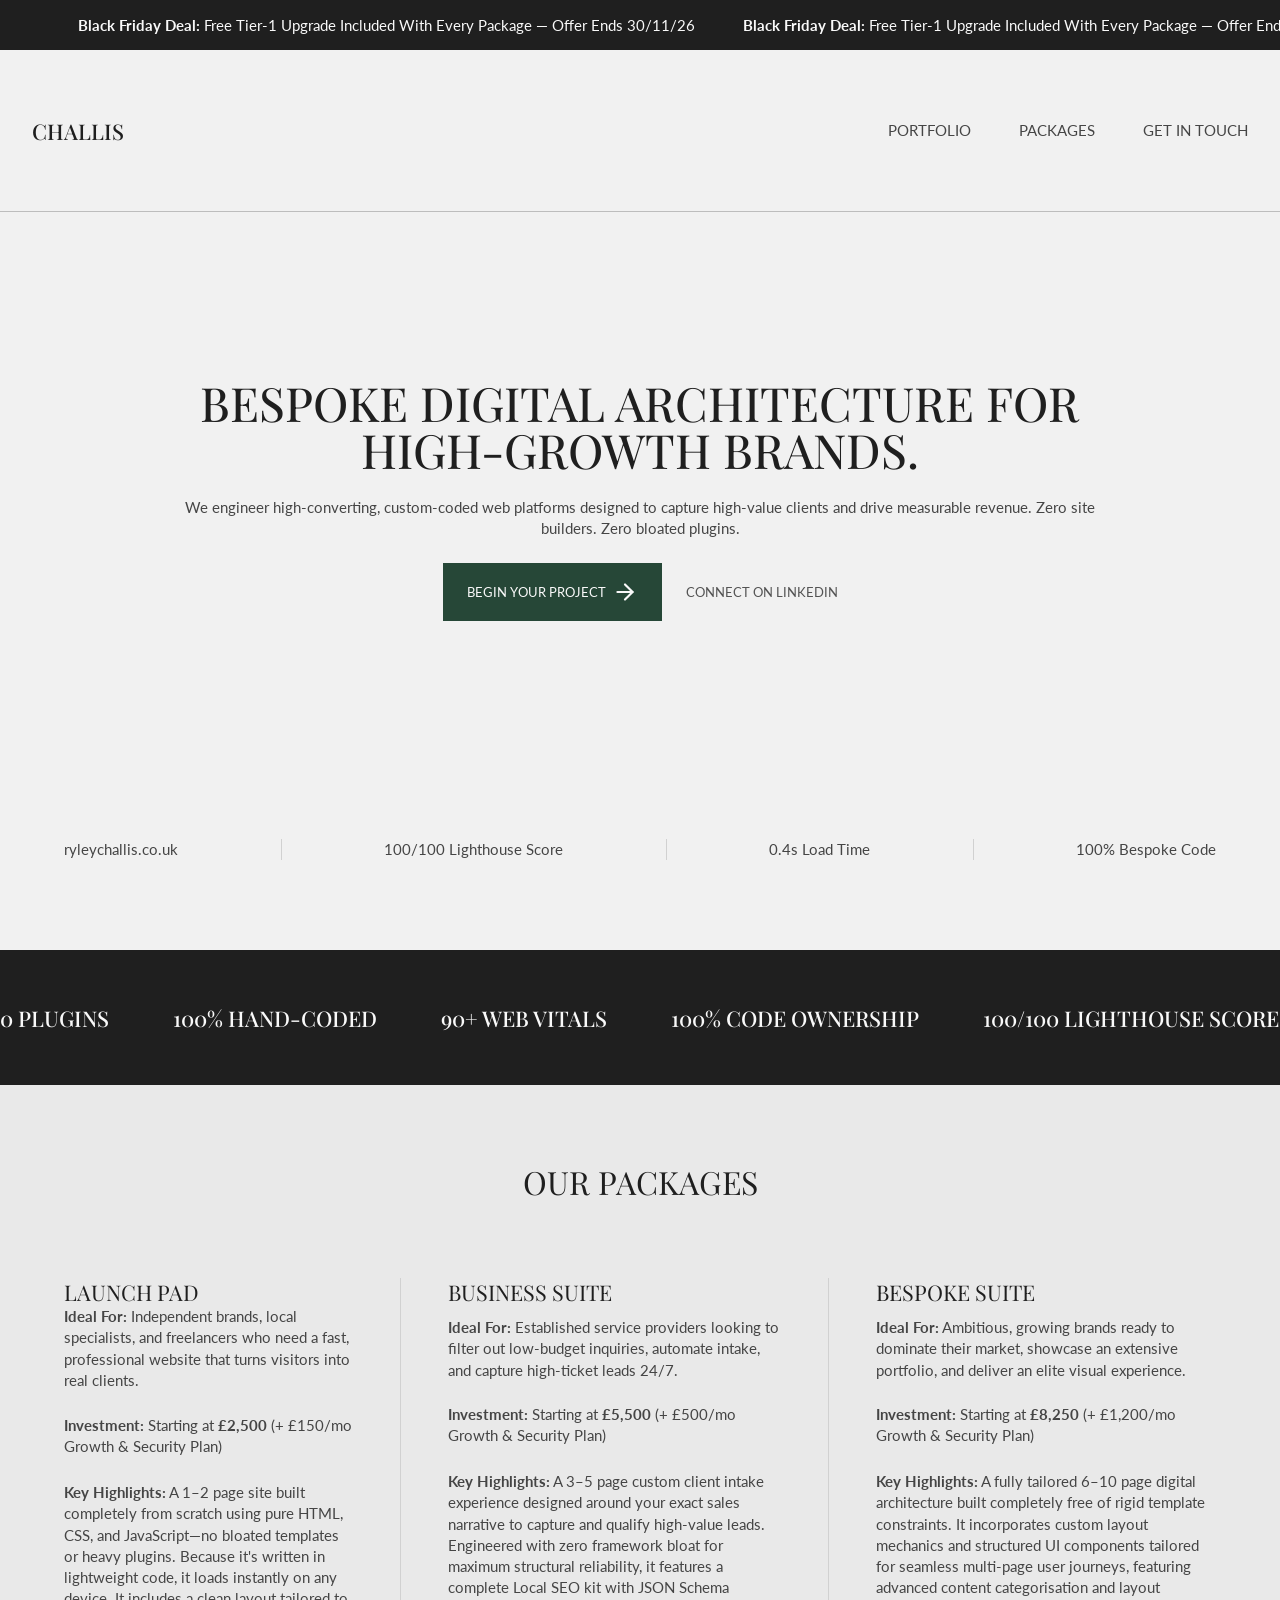
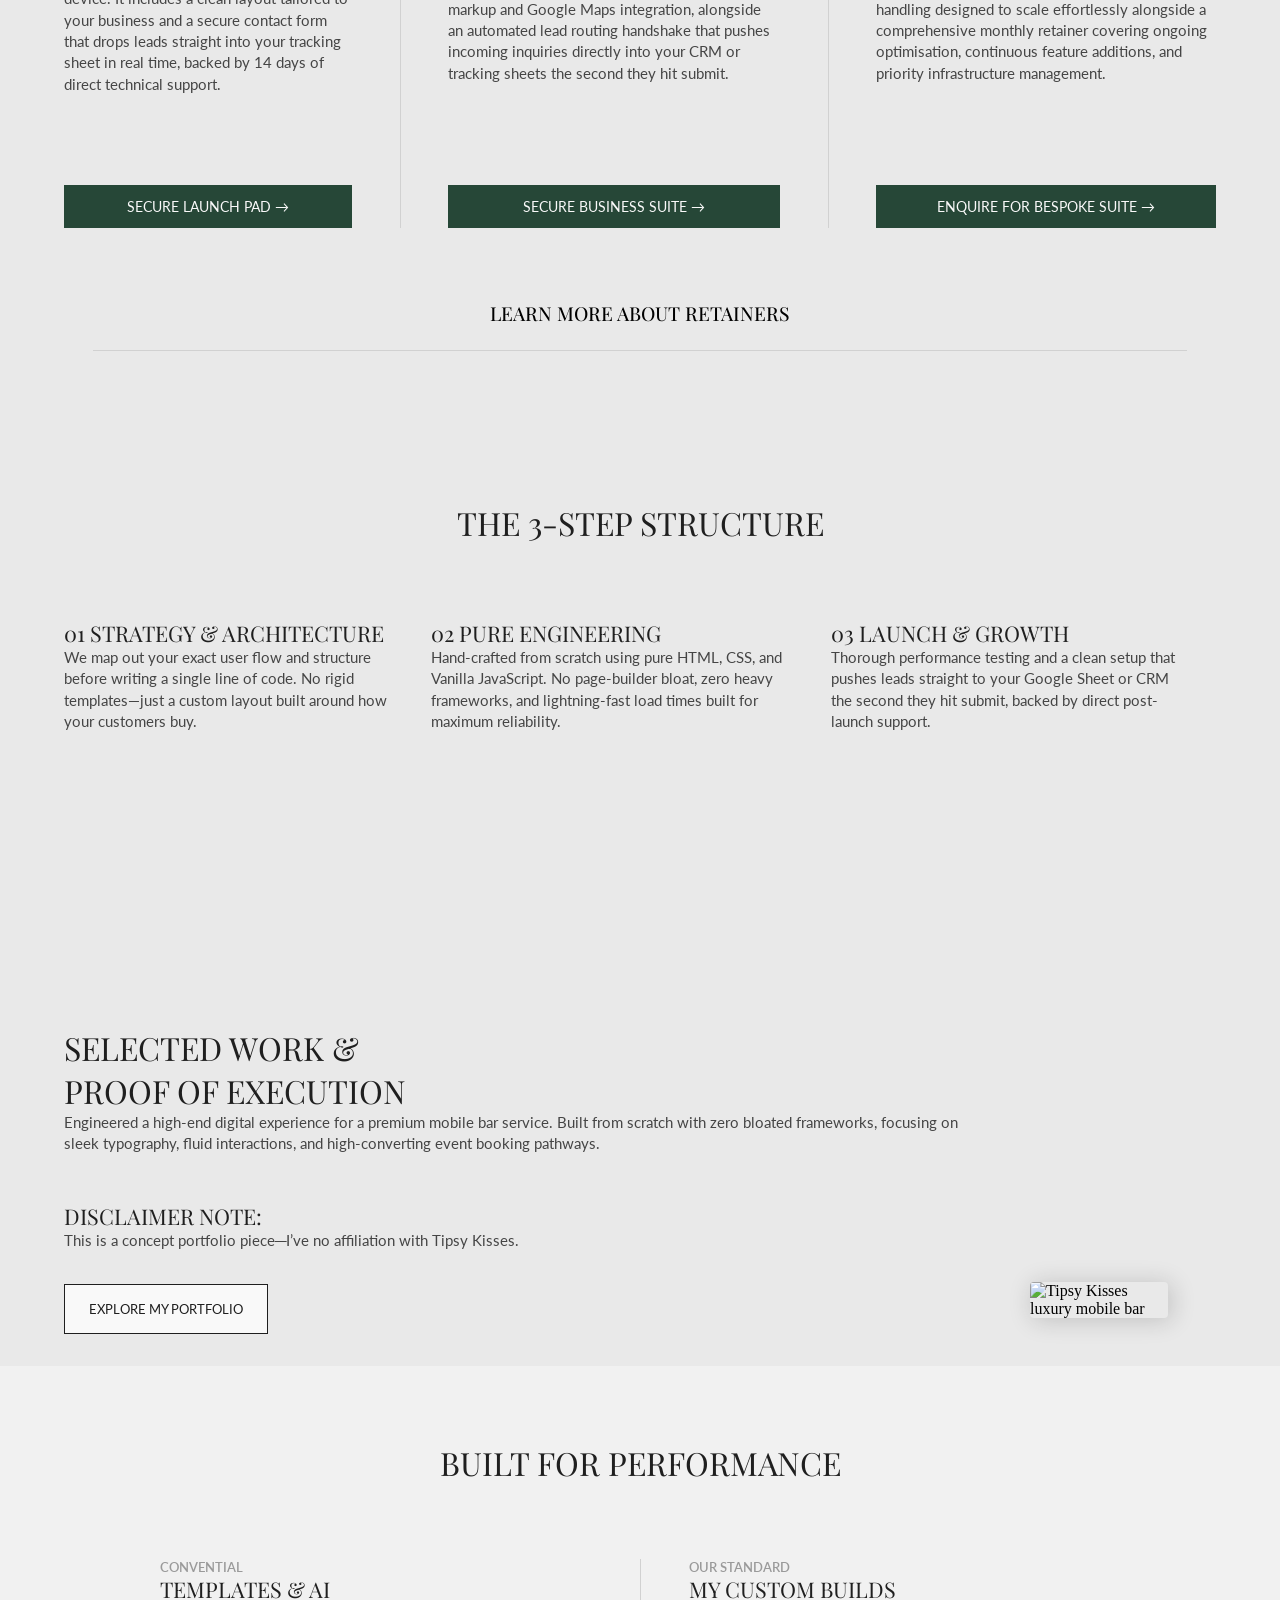
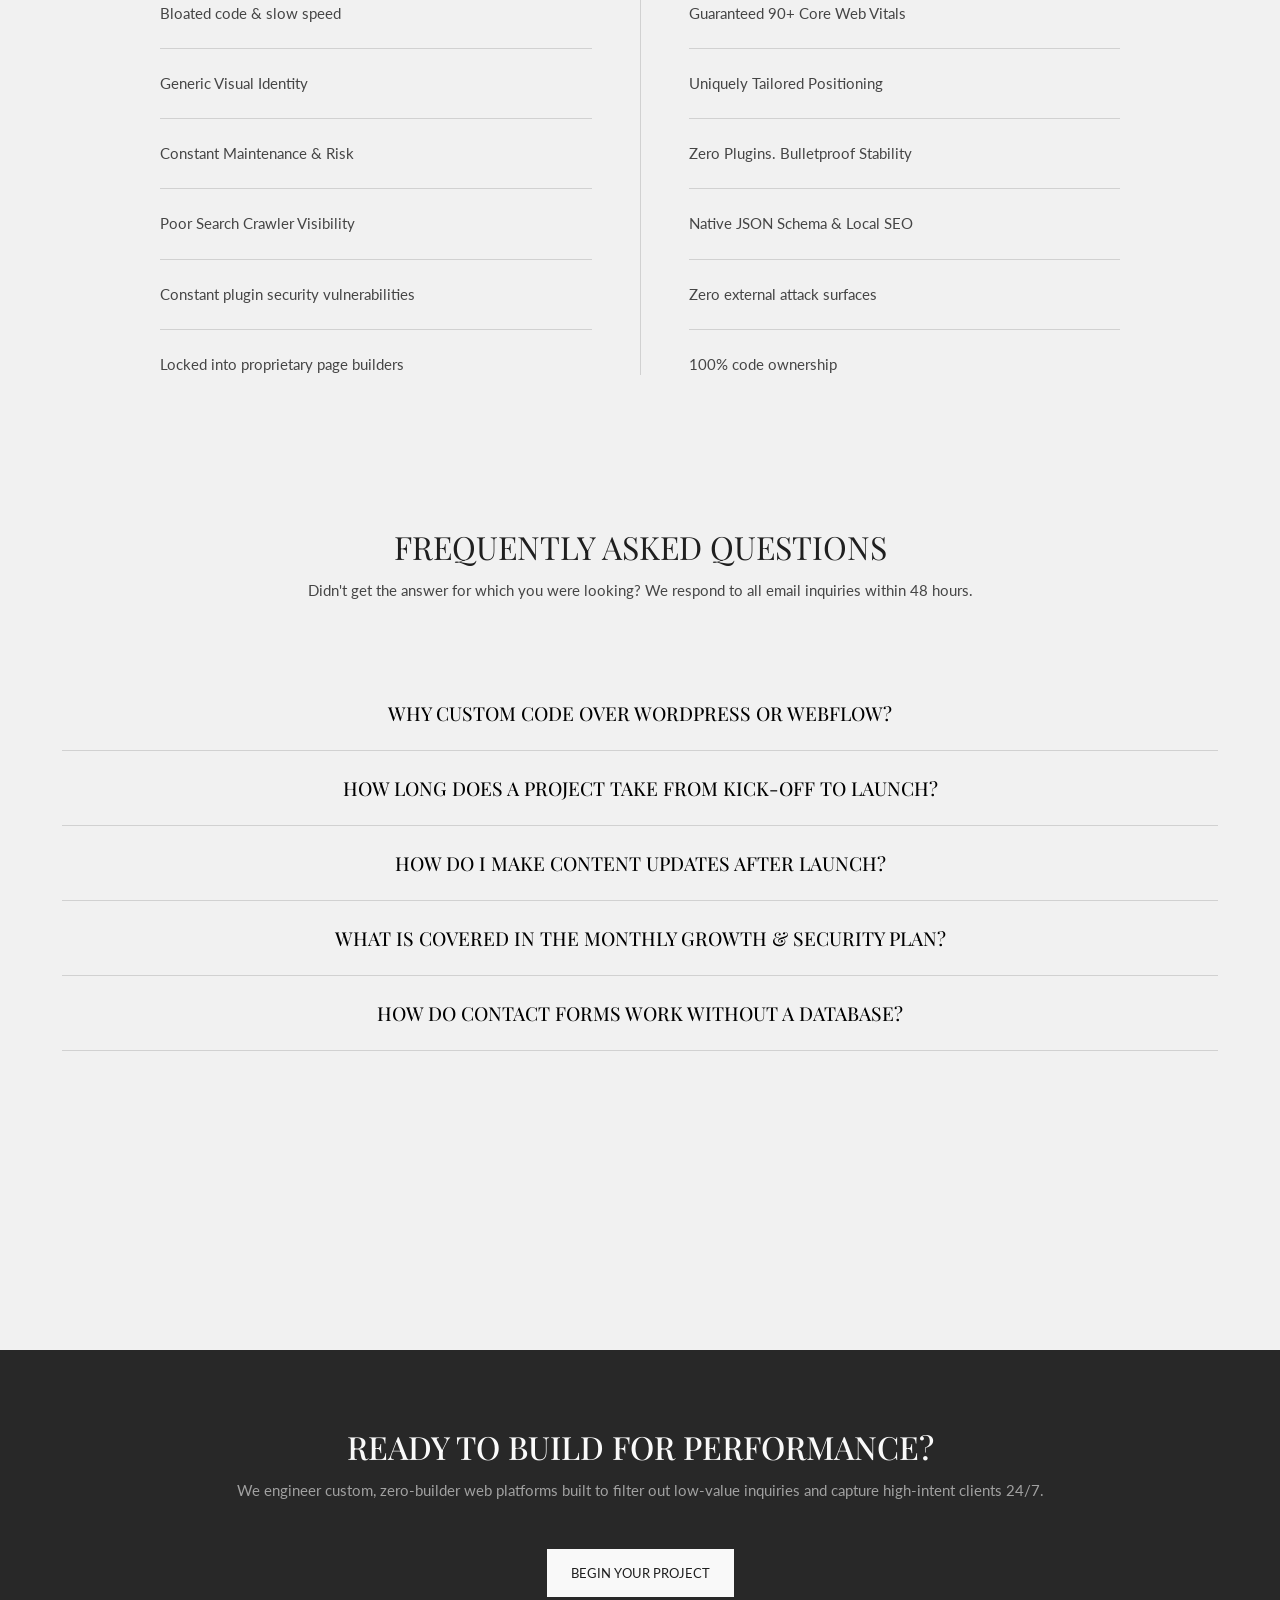
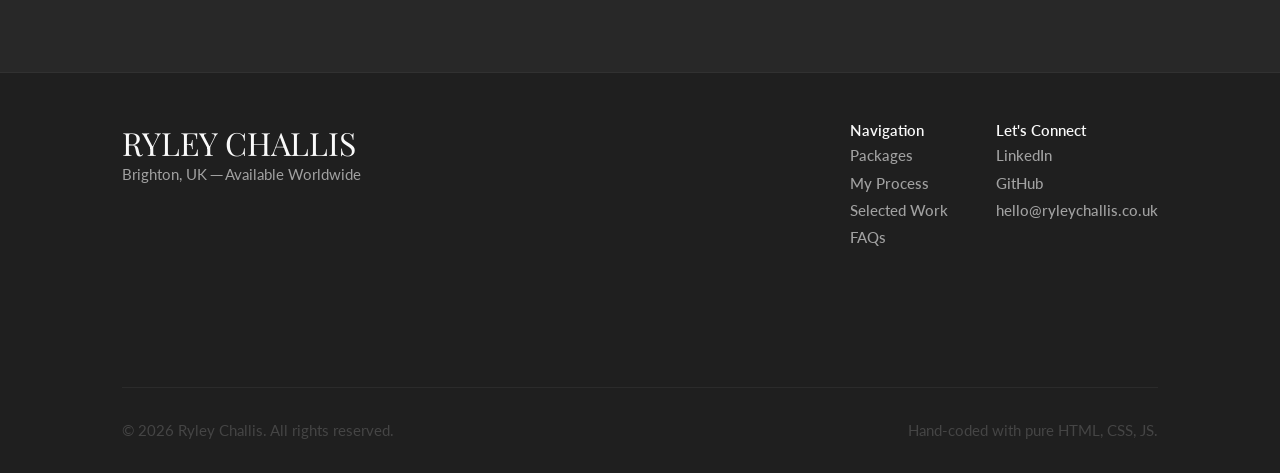
==== commit 5919c2b1: "Change Christmas Deal to Black Friday deal" ====
--- a/index.html
+++ b/index.html
@@ -49,9 +49,9 @@
         </div>
         <div id="announcement">
             <div class="row-container">
-                <span><b>Christmas Deal:</b> Free Tier-1 Upgrade Included With Every Package — Offer Ends 01/01/27</span>
-                <span><b>Christmas Deal:</b> Free Tier-1 Upgrade Included With Every Package — Offer Ends 01/01/27</span>
-                <span><b>Christmas Deal:</b> Free Tier-1 Upgrade Included With Every Package — Offer Ends 01/01/27</span>
+                <span><b>Black Friday Deal: </b>Free Tier-1 Upgrade Included With Every Package — Offer Ends 30/11/26</span>
+                <span><b>Black Friday Deal: </b>Free Tier-1 Upgrade Included With Every Package — Offer Ends 30/11/26</span>
+                <span><b>Black Friday Deal: </b>Free Tier-1 Upgrade Included With Every Package — Offer Ends 30/11/26</span>
             </div>
         </div>
         <nav>
@@ -67,9 +67,9 @@
     <main>
         <section id="hero">
             <div class="container">
-                <h1>Bespoke Digital Architecture for High-Growth Brands.</h1>
-                <p>We engineer high-converting, custom-coded web platforms designed to capture high-value clients and drive measurable revenue. Zero site builders. Zero bloated plugins.</p>
-                <div class="hero-actions">
+                <h1 class="reveal reveal-delay-1">Bespoke Digital Architecture for High-Growth Brands.</h1>
+                <p class="reveal reveal-delay-2">We engineer high-converting, custom-coded web platforms designed to capture high-value clients and drive measurable revenue. Zero site builders. Zero bloated plugins.</p>
+                <div class="hero-actions reveal reveal-delay-4">
                     <a class="btn-primary" href="contact.html">Begin Your Project
                         <svg width="26" height="26" viewBox="0 0 24 24" fill="none" stroke="currentColor" stroke-width="2" stroke-linecap="round" stroke-linejoin="round" style="display: inline-block; vertical-align: middle; margin-left: 6px;">
                             <line x1="5" y1="12" x2="19" y2="12"></line>
@@ -79,19 +79,19 @@
                     <a class="btn-secondary" href="https://linkedin.com/in/ryley-challis-49934a41b" target="_blank">Connect on linkedin</a>
                 </div>
                 <div class="hero-stats">
-                    <div class="stat-item">
+                    <div class="stat-item reveal reveal-delay-5">
                         <p>ryleychallis.co.uk</p>
                     </div>
                     <div class="stat-divider"></div>
-                    <div class="stat-item">
+                    <div class="stat-item reveal reveal-delay-6">
                         <p>100/100 Lighthouse Score</p>
                     </div>
                     <div class="stat-divider"></div>
-                    <div class="stat-item">
+                    <div class="stat-item reveal reveal-delay-7">
                         <p>0.4s Load Time</p>
                     </div>
                     <div class="stat-divider"></div>
-                    <div class="stat-item">
+                    <div class="stat-item reveal reveal-delay-8">
                         <p>100% Bespoke Code</p>
                     </div>
                 </div>
@@ -121,88 +121,88 @@
         
         <section id="packages">
             <div class="container">
-                <h2>Our Packages</h2>
+                <h2 class="reveal reveal-delay-05">Our Packages</h2>
                 <div class="row-container">
                     <div class="package-card">
-                        <h3>Launch Pad</h3>
+                        <h3 class="reveal reveal-delay-1">Launch Pad</h3>
                         <ul>
-                            <li>
+                            <li class="reveal reveal-delay-2">
                                 <b>Ideal For:</b>
                                 Independent brands, local specialists, and freelancers who need a fast, professional website that turns visitors into real clients.
                             </li>
-                            <li>
+                            <li class="reveal reveal-delay-3">
                                 <b>Investment:</b>
                                 Starting at <b>£2,500</b> (+ £150/mo Growth & Security Plan)
                             </li>
-                            <li>
+                            <li class="reveal reveal-delay-4">
                                 <b>Key Highlights:</b>
                                 A 1–2 page site built completely from scratch using pure HTML, CSS, and JavaScript—no bloated templates or heavy plugins. Because it's written in lightweight code, it loads instantly on any device. It includes a clean layout tailored to your business and a secure contact form that drops leads straight into your tracking sheet in real time, backed by 14 days of direct technical support.
                             </li>
-                            <li class="addon-feature">
+                            <li class="addon-feature reveal reveal-delay-5">
                                 <b>Bonus Feature:</b>
                                 Custom Google Business Profile & Local Map Optimisation Kit
                             </li>
                         </ul>
-                        <a class="btn-primary" href="portfolio.html">
-                            Secure Launch Pad &rarr;
-                        </a>
+                        <div class="reveal reveal-delay-6">
+                            <a class="btn-primary" href="contact.html">Secure Launch Pad &rarr;</a>
+                        </div>
                     </div>
 
                     <div class="card-divider"></div>
 
                     <div class="package-card">
-                        <h3>Business Suite</h3>
+                        <h3 class="reveal reveal-delay-1">Business Suite</h3>
                         <ul>
-                            <li>
+                            <li class="reveal reveal-delay-2">
                                 <b>Ideal For:</b>
                                 Established service providers looking to filter out low-budget inquiries, automate intake, and capture high-ticket leads 24/7.
                             </li>
-                            <li>
+                            <li class="reveal reveal-delay-3">
                                 <b>Investment:</b>
                                 Starting at <b>£5,500</b> (+ £500/mo Growth & Security Plan)
                             </li>
-                            <li>
+                            <li class="reveal reveal-delay-4">
                                 <b>Key Highlights:</b>
                                 A 3–5 page custom client intake experience designed around your exact sales narrative to capture and qualify high-value leads. Engineered with zero framework bloat for maximum structural reliability, it features a complete Local SEO kit with JSON Schema markup and Google Maps integration, alongside an automated lead routing handshake that pushes incoming inquiries directly into your CRM or tracking sheets the second they hit submit.
                             </li>
-                            <li class="addon-feature">
+                            <li class="addon-feature reveal reveal-delay-5">
                                 <b>Bonus Feature:</b>
                                 Automated Lead Email Autoresponder & Instant SMS Alert Hook
                             </li>
                         </ul>
-                        <a class="btn-primary" href="portfolio.html">
-                            Secure Business Suite &rarr;
-                        </a>
+                        <div class="reveal reveal-delay-6">
+                            <a class="btn-primary" href="contact.html">Secure Business Suite &rarr;</a>
+                        </div>
                     </div>
 
                     <div class="card-divider"></div>
 
                     <div class="package-card">
-                        <h3>Bespoke Suite</h3>
+                        <h3 class="reveal reveal-delay-1">Bespoke Suite</h3>
                         <ul>
-                            <li>
+                            <li class="reveal reveal-delay-2">
                                 <b>Ideal For:</b>
                                 Ambitious, growing brands ready to dominate their market, showcase an extensive portfolio, and deliver an elite visual experience.
                             </li>
-                            <li>
+                            <li class="reveal reveal-delay-3">
                                 <b>Investment:</b>
                                 Starting at <b>£8,250</b> (+ £1,200/mo Growth & Security Plan)
                             </li>
-                            <li>
+                            <li class="reveal reveal-delay-4">
                                 <b>Key Highlights:</b>
                                 A fully tailored 6–10 page digital architecture built completely free of rigid template constraints. It incorporates custom layout mechanics and structured UI components tailored for seamless multi-page user journeys, featuring advanced content categorisation and layout handling designed to scale effortlessly alongside a comprehensive monthly retainer covering ongoing optimisation, continuous feature additions, and priority infrastructure management.
                             </li>
-                            <li class="addon-feature">
+                            <li class="addon-feature reveal reveal-delay-5">
                                 <b>Bonus Feature:</b>
                                 First Month Free on the Growth & Security Care Plan (Save £1,200)
                             </li>
                         </ul>
-                        <a class="btn-primary" href="portfolio.html">
-                            Enquire For Bespoke Suite &rarr;
-                        </a>
-                    </div>
-                </div>
-                <div class="retainer-item">
+                        <div class="reveal reveal-delay-6">
+                            <a class="btn-primary" href="contact.html">Enquire For Bespoke Suite &rarr;</a>
+                        </div>
+                    </div>
+                </div>
+                <div class="retainer-item reveal reveal-delay-8">
                     <button class="retainer-button" type="button">Learn More about Retainers</button>
                     <div class="retainer-block">
                         <div class="retainer-group">
@@ -245,19 +245,19 @@
 
         <section id="process">
             <div class="container">
-                <h2>The 3-Step Structure</h2>
+                <h2 class="reveal reveal-delay-05">The 3-Step Structure</h2>
                 <div class="row-container">
                     <div class="process-item">
-                        <h3>01 Strategy & Architecture</h3>
-                        <p>We map out your exact user flow and structure before writing a single line of code. No rigid templates—just a custom layout built around how your customers buy.</p>
+                        <h3 class="reveal reveal-delay-1">01 Strategy & Architecture</h3>
+                        <p class="reveal reveal-delay-2">We map out your exact user flow and structure before writing a single line of code. No rigid templates—just a custom layout built around how your customers buy.</p>
                     </div>
                     <div class="process-item">
-                        <h3>02 Pure Engineering</h3>
-                        <p>Hand-crafted from scratch using pure HTML, CSS, and Vanilla JavaScript. No page-builder bloat, zero heavy frameworks, and lightning-fast load times built for maximum reliability.</p>
+                        <h3 class="reveal reveal-delay-3">02 Pure Engineering</h3>
+                        <p class="reveal reveal-delay-4">Hand-crafted from scratch using pure HTML, CSS, and Vanilla JavaScript. No page-builder bloat, zero heavy frameworks, and lightning-fast load times built for maximum reliability.</p>
                     </div>
                     <div class="process-item">
-                        <h3>03 Launch & Growth</h3>
-                        <p>Thorough performance testing and a clean setup that pushes leads straight to your Google Sheet or CRM the second they hit submit, backed by direct post-launch support.</p>
+                        <h3 class="reveal reveal-delay-5">03 Launch & Growth</h3>
+                        <p class="reveal reveal-delay-6">Thorough performance testing and a clean setup that pushes leads straight to your Google Sheet or CRM the second they hit submit, backed by direct post-launch support.</p>
                     </div>
                 </div>
             </div>
@@ -268,20 +268,24 @@
                 <div class="row-container">
                     <div class="selected-text">
                         <div class="block">
-                            <h2 class="desktop-only">Selected Work & Proof of Execution</h2>
-                            <h2 class="mobile-only">Selected Work</h2>
-                            <p>Engineered a high-end digital experience for a premium mobile bar service. Built from scratch with zero bloated frameworks, focusing on sleek typography, fluid interactions, and high-converting event booking pathways.</p>
+                            <h2 class="desktop-only reveal reveal-delay-1">Selected Work & Proof of Execution</h2>
+                            <h2 class="mobile-only reveal reveal-delay-1">Selected Work</h2>
+                            <p class="reveal reveal-delay-2">Engineered a high-end digital experience for a premium mobile bar service. Built from scratch with zero bloated frameworks, focusing on sleek typography, fluid interactions, and high-converting event booking pathways.</p>
                         </div>
                         <div class="block">
-                            <h3>Disclaimer Note:</h3>
-                            <p>This is a concept portfolio piece─I’ve no affiliation with Tipsy Kisses.</p>
-                            <a class="btn-tertiary desktop-btn" href="portfolio.html">Explore my Portfolio</a>
-                        </div>
-                    </div>
-                    <div class="selected-image">
+                            <h3 class="reveal reveal-delay-3">Disclaimer Note:</h3>
+                            <p class="reveal reveal-delay-4">This is a concept portfolio piece─I’ve no affiliation with Tipsy Kisses.</p>
+                            <div class="desktop-btn reveal reveal-delay-5">
+                                <a class="btn-tertiary" href="portfolio.html">Explore my Portfolio</a>
+                            </div>
+                        </div>
+                    </div>
+                    <div class="selected-image reveal reveal-delay-5">
                         <img src="assets/tipsy.webp" alt="Tipsy Kisses luxury mobile bar">
                     </div>
-                    <a class="btn-tertiary mobile-btn" href="portfolio.html">Explore my Portfolio</a>
+                    <div class="reveal reveal-delay-7">
+                        <a class="btn-tertiary mobile-btn" href="portfolio.html">Explore my Portfolio</a>
+                    </div>
                 </div>
             </div>
         </section>
@@ -429,9 +433,8 @@
         
         if (path.endsWith('.html')) {
             const cleanPath = path.slice(0, -5);
-            
             window.history.replaceState({}, '', cleanPath + window.location.search + window.location.hash);
-        }
+            }
         });
     </script>
 </body>
--- a/css/styles.css
+++ b/css/styles.css
@@ -19,6 +19,18 @@
 body.no-scroll,
 html.no-scroll {
   overflow: hidden;
+}
+
+.reveal-delay-1 { transition-delay: 0.1s; }
+.reveal-delay-2 { transition-delay: 0.2s; }
+.reveal-delay-3 { transition-delay: 0.3s; }
+
+@media (prefers-reduced-motion: reduce) {
+    .reveal {
+        opacity: 1;
+        transform: none;
+        transition: none;
+    }
 }
 
 section {
@@ -280,7 +292,7 @@
         justify-content: space-between;
         align-items: flex-start;
 
-        max-width: 450px;
+        max-width: 500px;
 
         li.addon-feature {
             font-weight: bold;
@@ -291,6 +303,9 @@
             font-size: 0.9rem;
             padding: 0.8rem 1.4rem;
             text-align: center;
+        }
+        div.reveal {
+            width: 100%;
         }
     }
 
@@ -409,8 +424,8 @@
                     display: flex;
                     flex-direction: column;
 
-                    a.desktop-btn {
-                        margin-top: 24px;
+                    div.desktop-btn {
+                        margin-top:48px;
                     }
                 }
             }
@@ -695,6 +710,7 @@
         }
         p.subtitle {
             padding-bottom: 48px;
+            margin-left: 0;
         }
         form {
             max-width: 100%;
@@ -819,4 +835,39 @@
     display: flex;
     flex-direction: column;
     justify-content: space-between;
-}+}
+
+.reveal {
+    opacity: 0;
+    transform: translateY(30px);
+    transition: opacity 0.8s cubic-bezier(0.16, 1, 0.3, 1), 
+                transform 0.8s cubic-bezier(0.16, 1, 0.3, 1);
+    will-change: opacity, transform;
+}
+
+.reveal.is-visible {
+    opacity: 1;
+    transform: translateY(0);
+}
+
+a.reveal {
+  display: inline-block; /* Or inline-flex if your buttons contain icons */
+}
+
+.reveal-delay-05 { transition-delay: 0.05s; }
+.reveal-delay-1 { transition-delay: 0.1s; }
+.reveal-delay-2 { transition-delay: 0.2s; }
+.reveal-delay-3 { transition-delay: 0.3s; }
+.reveal-delay-4 { transition-delay: 0.4s; }
+.reveal-delay-5 { transition-delay: 0.5s; }
+.reveal-delay-6 { transition-delay: 0.6s; }
+.reveal-delay-7 { transition-delay: 0.7s; }
+.reveal-delay-8 { transition-delay: 0.8s; }
+.reveal-delay-9 { transition-delay: 0.9s; }
+.reveal-delay-10 { transition-delay: 1s; }
+.reveal-delay-11 { transition-delay: 1.1s; }
+.reveal-delay-12 { transition-delay: 1.2s; }
+.reveal-delay-13 { transition-delay: 1.3s; }
+.reveal-delay-14 { transition-delay: 1.4s; }
+.reveal-delay-15 { transition-delay: 1.5s; }
+.reveal-delay-16 { transition-delay: 1.6s; }
--- a/css/nav.css
+++ b/css/nav.css
@@ -1,6 +1,6 @@
 #announcement {
     width: 100%;
-    background-color: var(--green);
+    background-color: var(--black);
     color: var(--white);
     padding: 16px;
 
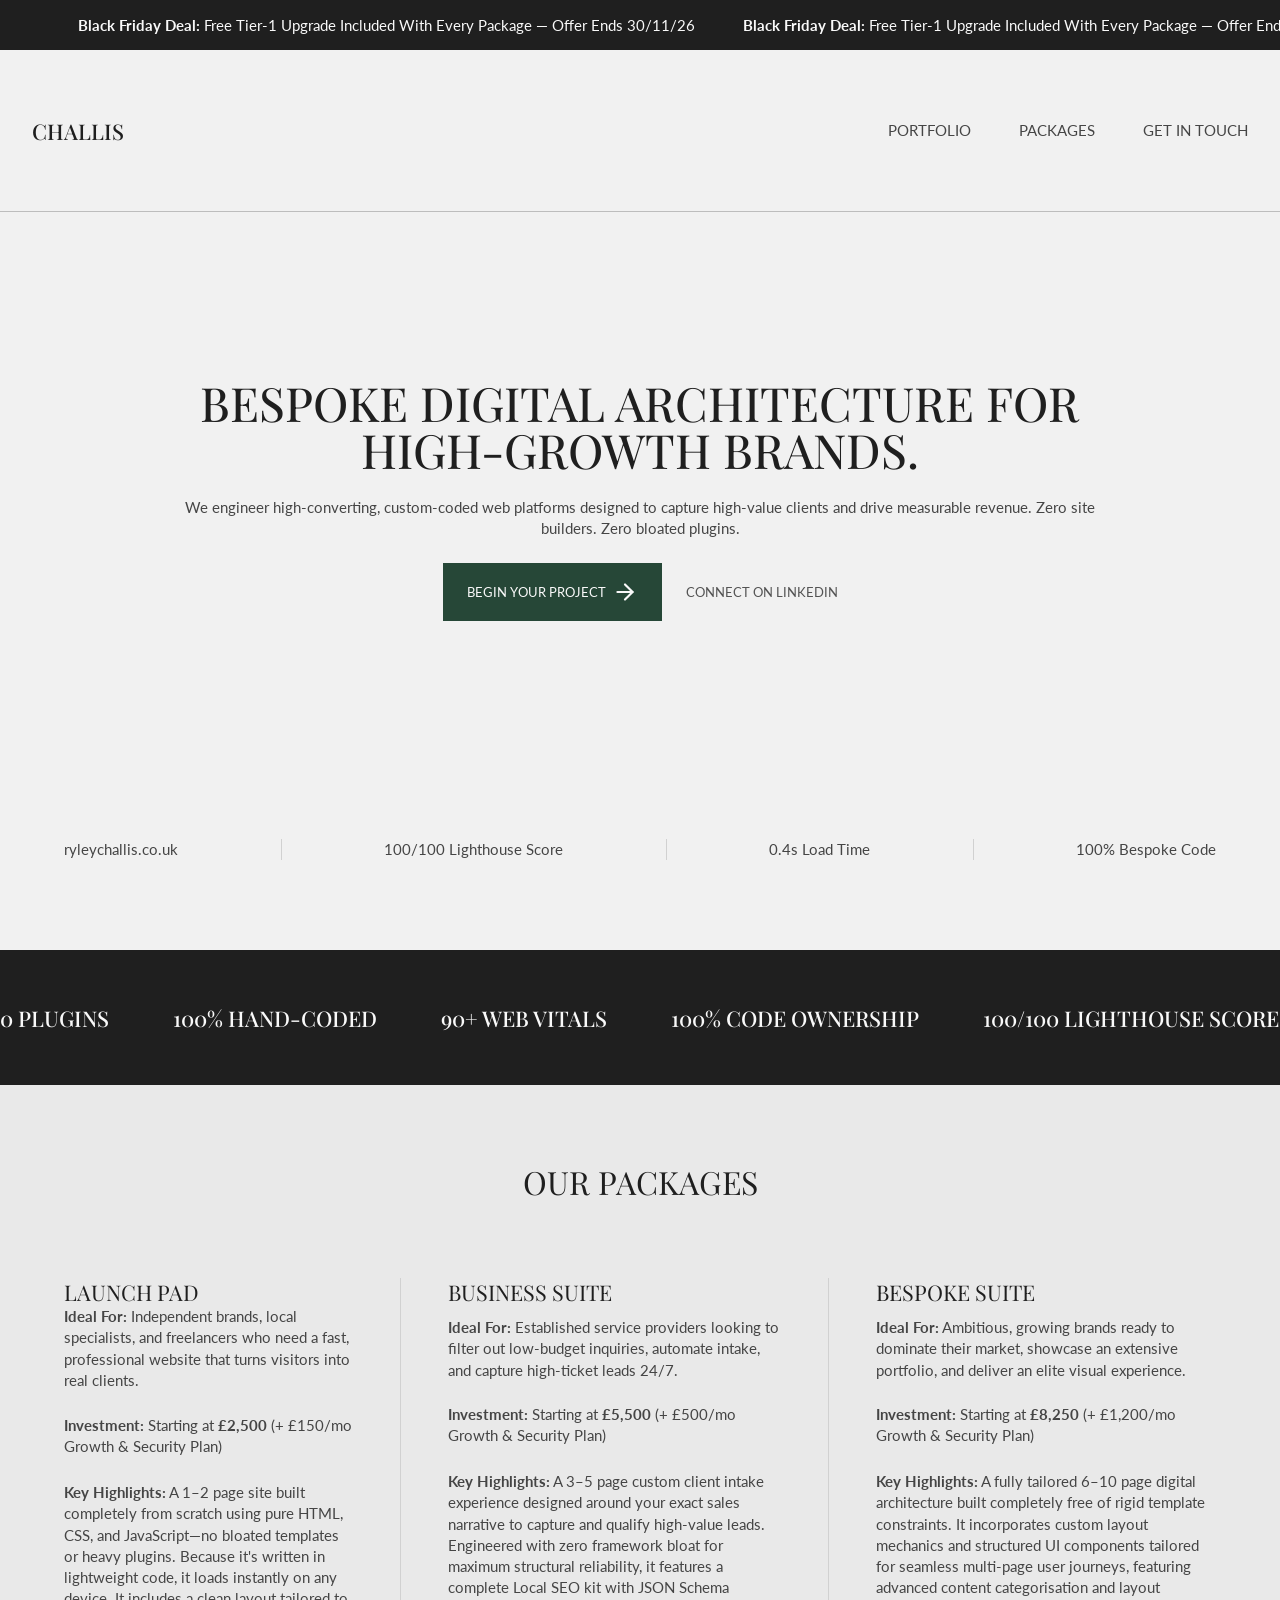
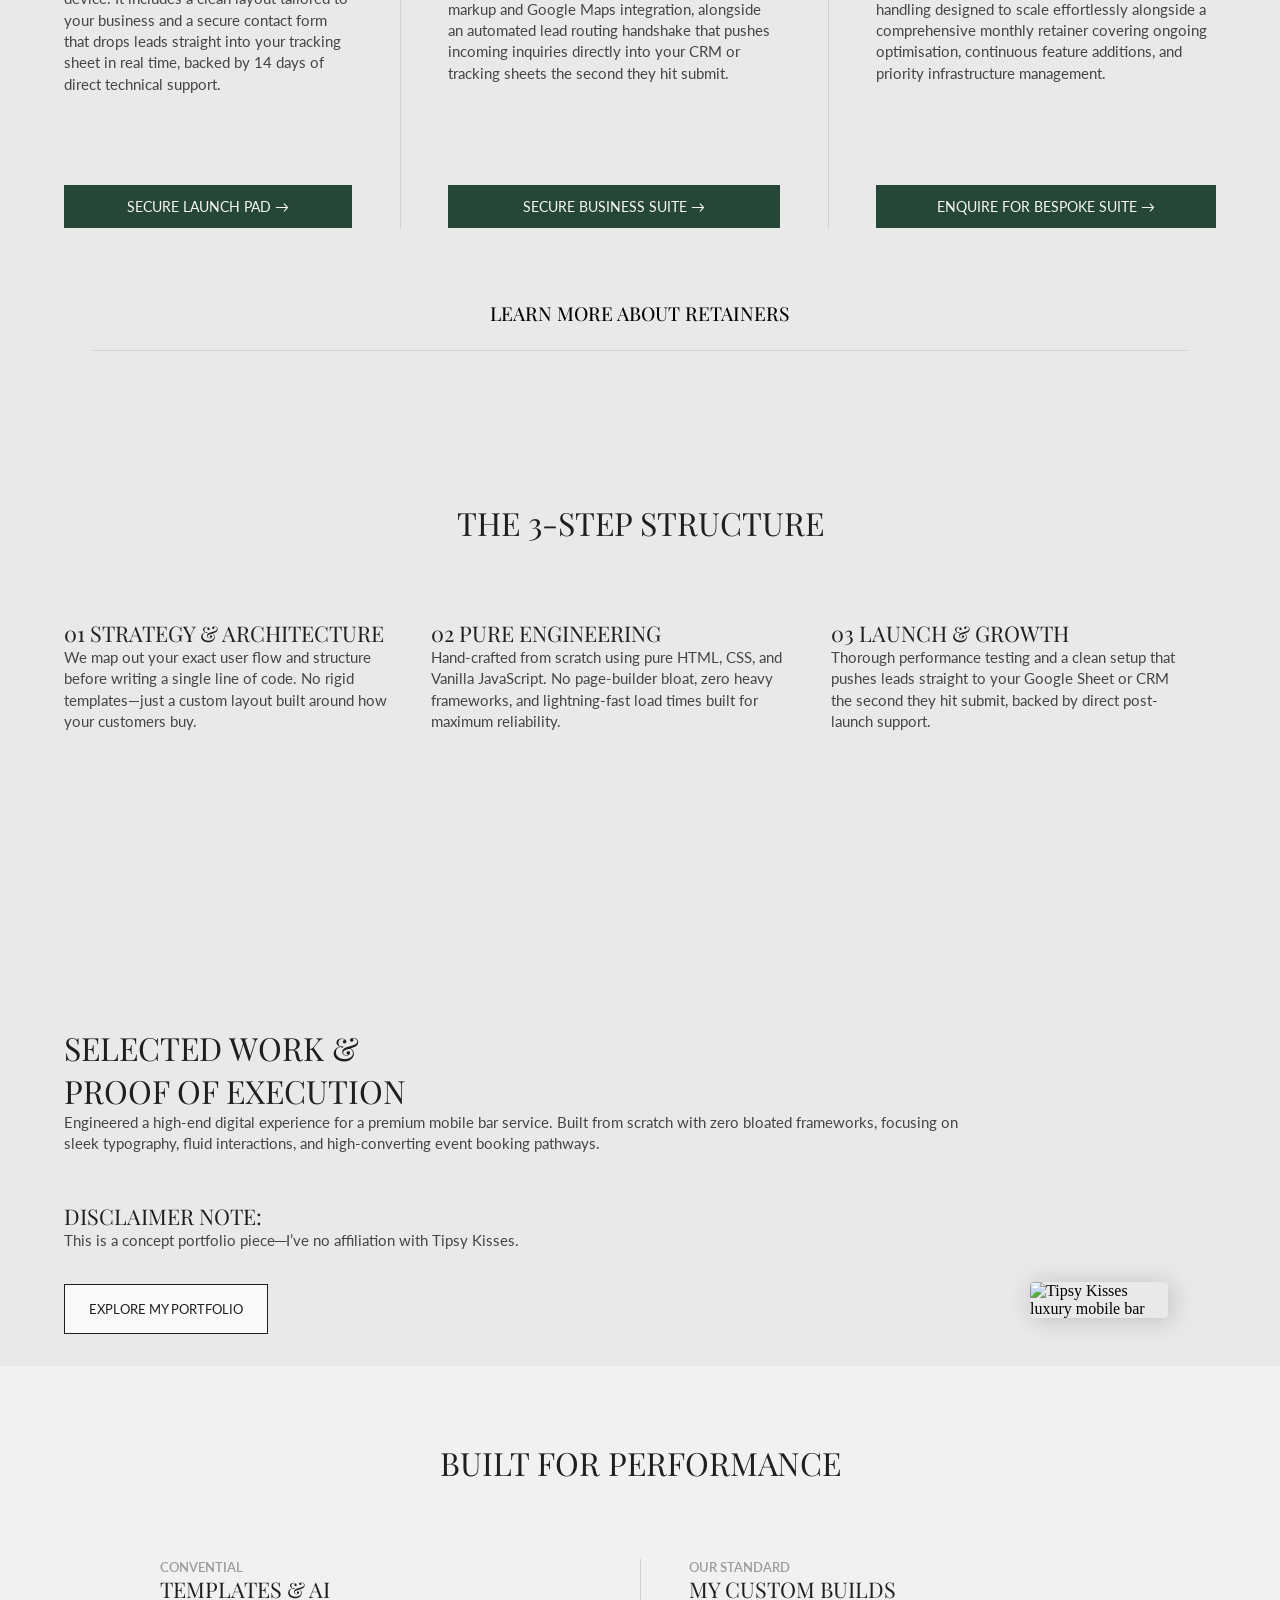
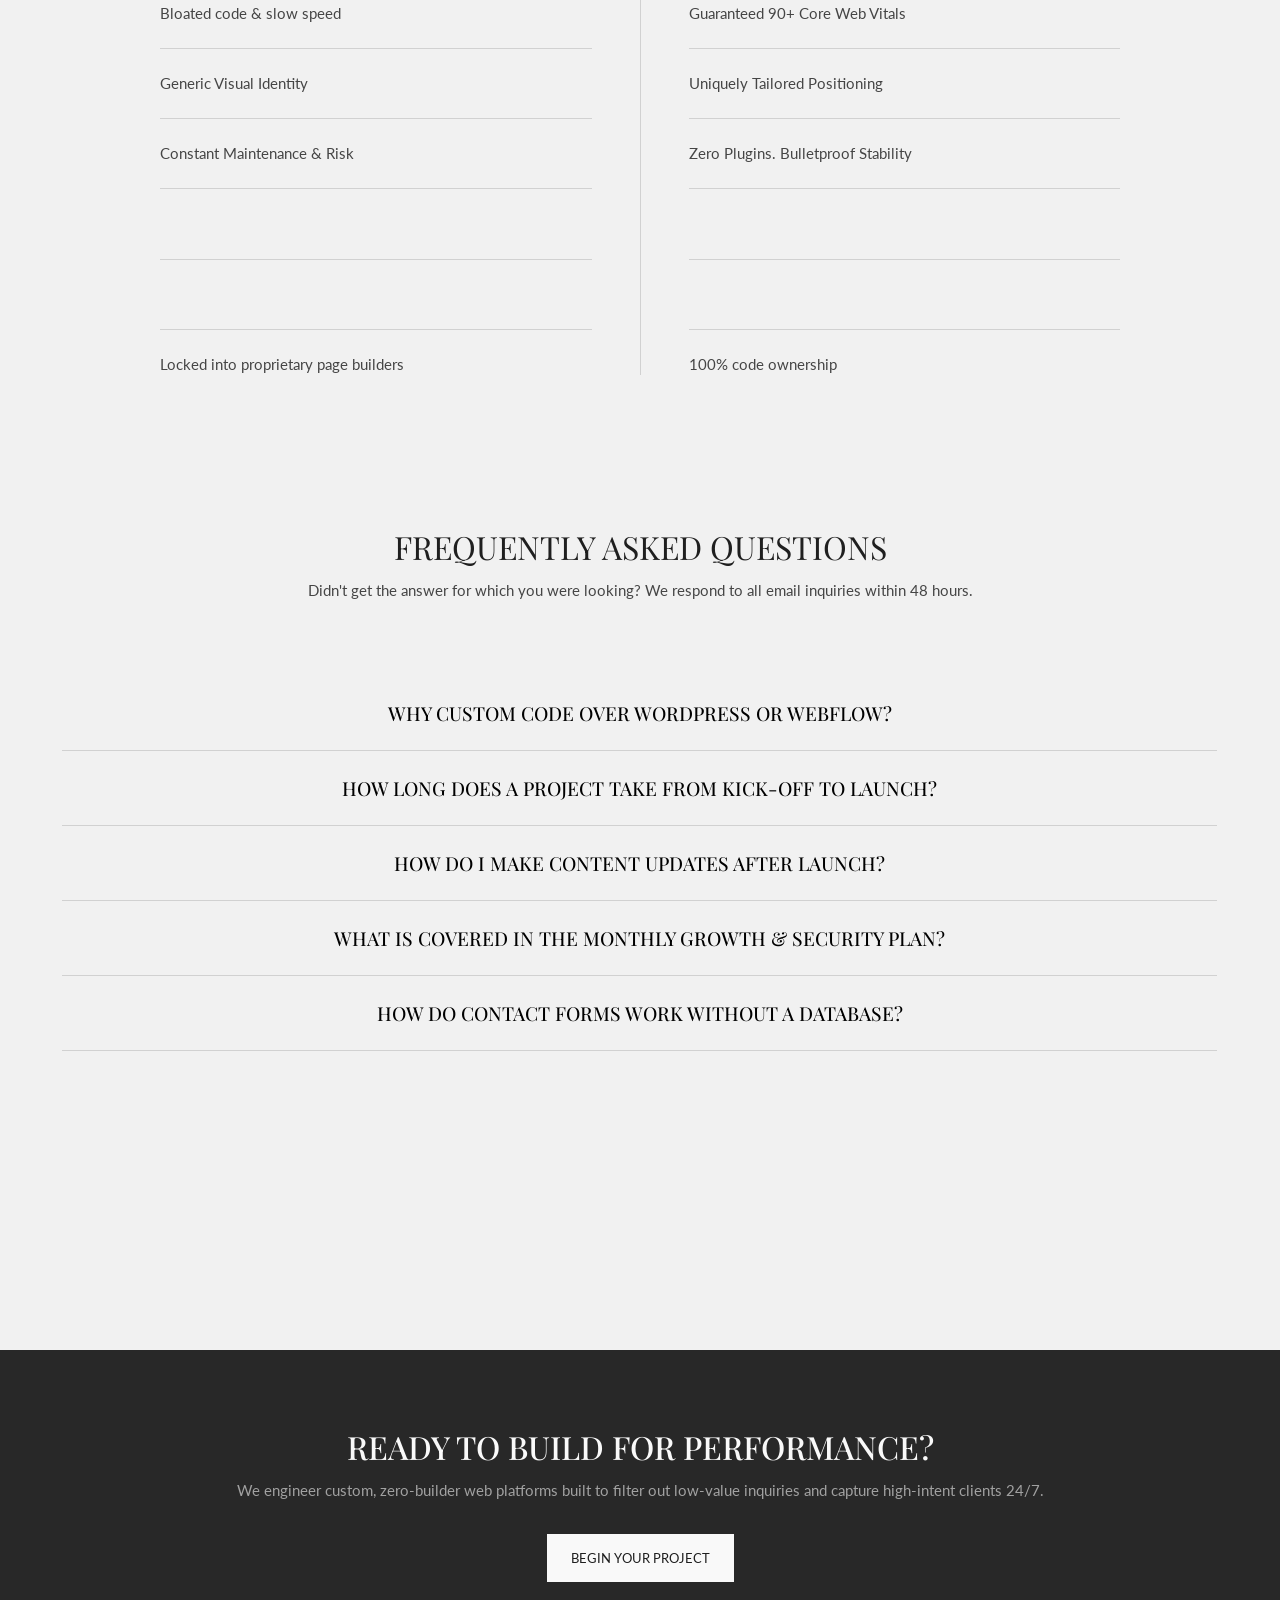
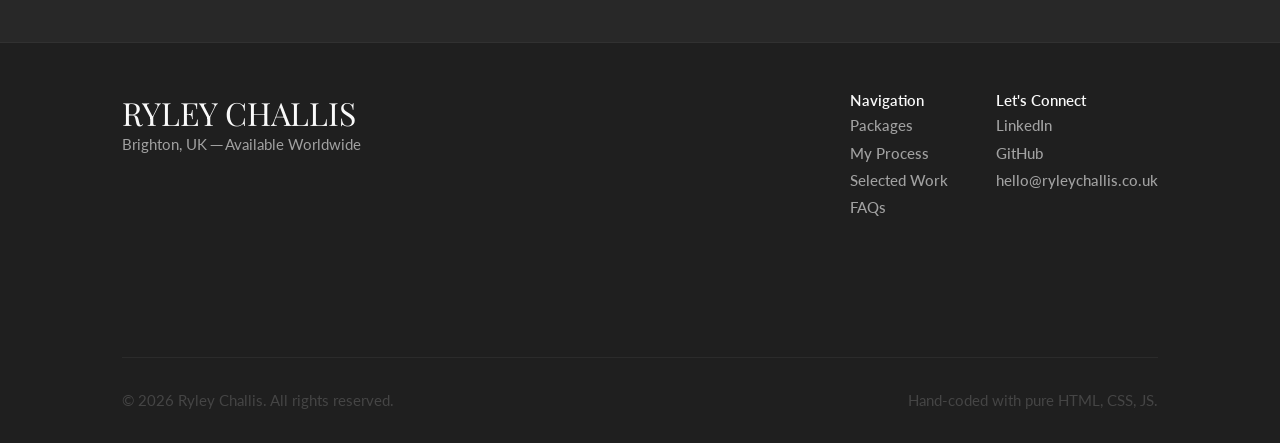
==== commit 9426cd23: "Add .reveal effects to index.html" ====
--- a/index.html
+++ b/index.html
@@ -202,7 +202,7 @@
                         </div>
                     </div>
                 </div>
-                <div class="retainer-item reveal reveal-delay-8">
+                <div class="retainer-item reveal reveal-delay-6">
                     <button class="retainer-button" type="button">Learn More about Retainers</button>
                     <div class="retainer-block">
                         <div class="retainer-group">
@@ -268,8 +268,8 @@
                 <div class="row-container">
                     <div class="selected-text">
                         <div class="block">
-                            <h2 class="desktop-only reveal reveal-delay-1">Selected Work & Proof of Execution</h2>
-                            <h2 class="mobile-only reveal reveal-delay-1">Selected Work</h2>
+                            <h2 class="desktop-only reveal reveal-delay-05">Selected Work & Proof of Execution</h2>
+                            <h2 class="mobile-only reveal reveal-delay-05">Selected Work</h2>
                             <p class="reveal reveal-delay-2">Engineered a high-end digital experience for a premium mobile bar service. Built from scratch with zero bloated frameworks, focusing on sleek typography, fluid interactions, and high-converting event booking pathways.</p>
                         </div>
                         <div class="block">
@@ -280,10 +280,10 @@
                             </div>
                         </div>
                     </div>
-                    <div class="selected-image reveal reveal-delay-5">
+                    <div class="selected-image reveal reveal-delay-6">
                         <img src="assets/tipsy.webp" alt="Tipsy Kisses luxury mobile bar">
                     </div>
-                    <div class="reveal reveal-delay-7">
+                    <div class="reveal reveal-delay-5">
                         <a class="btn-tertiary mobile-btn" href="portfolio.html">Explore my Portfolio</a>
                     </div>
                 </div>
@@ -292,45 +292,45 @@
 
         <section id="comparison">
             <div class="container">
-                <h2>Built for Performance</h2>
+                <h2 class="reveal reveal-delay-05">Built for Performance</h2>
                 <div class="row-container">
                     <div class="comparison-wrapper">
                         <div class="comparison-card">
                             <div class="comparison-header">
-                                <span>CONVENTIAL</span>
-                                <h3>Templates & AI</h3>
+                                <span class="reveal reveal-delay-1">CONVENTIAL</span>
+                                <h3 class="reveal reveal-delay-2">Templates & AI</h3>
                                 <ul>
-                                    <li>Bloated code & slow speed</li>
-                                    <div class="list-spacer"></div>
-                                    <li>Generic Visual Identity</li>
-                                    <div class="list-spacer"></div>
-                                    <li>Constant Maintenance & Risk</li>
-                                    <div class="list-spacer"></div>
-                                    <li>Poor Search Crawler Visibility</li>
-                                    <div class="list-spacer"></div>
-                                    <li>Constant plugin security vulnerabilities</li>
-                                    <div class="list-spacer"></div>
-                                    <li>Locked into proprietary page builders</li>
+                                    <li class="reveal reveal-delay-3">Bloated code & slow speed</li>
+                                    <div class="list-spacer"></div>
+                                    <li class="reveal reveal-delay-4">Generic Visual Identity</li>
+                                    <div class="list-spacer"></div>
+                                    <li class="reveal reveal-delay-5">Constant Maintenance & Risk</li>
+                                    <div class="list-spacer"></div>
+                                    <li class="reveal reveal-delay-6">Poor Search Crawler Visibility</li>
+                                    <div class="list-spacer"></div>
+                                    <li class="reveal reveal-delay-7">Constant plugin security vulnerabilities</li>
+                                    <div class="list-spacer"></div>
+                                    <li class="reveal reveal-delay-8">Locked into proprietary page builders</li>
                                 </ul>
                             </div>
                         </div>
                         <div class="card-divider"></div>
                         <div class="comparison-card">
                             <div class="comparison-header">
-                                <span>OUR STANDARD</span>
-                                <h3>My Custom Builds</h3>
+                                <span class="reveal reveal-delay-1">OUR STANDARD</span>
+                                <h3 class="reveal reveal-delay-2">My Custom Builds</h3>
                                 <ul>
-                                    <li>Guaranteed 90+ Core Web Vitals</li>
-                                    <div class="list-spacer"></div>
-                                    <li>Uniquely Tailored Positioning</li>
-                                    <div class="list-spacer"></div>
-                                    <li>Zero Plugins. Bulletproof Stability</li>
-                                    <div class="list-spacer"></div>
-                                    <li>Native JSON Schema & Local SEO</li>
-                                    <div class="list-spacer"></div>
-                                    <li>Zero external attack surfaces</li>
-                                    <div class="list-spacer"></div>
-                                    <li>100% code ownership</li>
+                                    <li class="reveal reveal-delay-3">Guaranteed 90+ Core Web Vitals</li>
+                                    <div class="list-spacer"></div>
+                                    <li class="reveal reveal-delay-4">Uniquely Tailored Positioning</li>
+                                    <div class="list-spacer"></div>
+                                    <li class="reveal reveal-delay-5">Zero Plugins. Bulletproof Stability</li>
+                                    <div class="list-spacer"></div>
+                                    <li class="reveal reveal-delay-6">Native JSON Schema & Local SEO</li>
+                                    <div class="list-spacer"></div>
+                                    <li class="reveal reveal-delay-7">Zero external attack surfaces</li>
+                                    <div class="list-spacer"></div>
+                                    <li class="reveal reveal-delay-8">100% code ownership</li>
                                 </ul>
                             </div>
                         </div>
@@ -341,24 +341,24 @@
 
         <section id="faqs">
             <div class="container">
-                <h2>Frequently Asked Questions</h2>
-                <p class="subtitle">Didn't get the answer for which you were looking? We respond to all email inquiries within 48 hours.</p>
+                <h2 class="reveal reveal-delay-05">Frequently Asked Questions</h2>
+                <p class="subtitle reveal reveal-delay-1">Didn't get the answer for which you were looking? We respond to all email inquiries within 48 hours.</p>
                 <div class="faq-container container">
-                    <div class="faq-item">
+                    <div class="faq-item reveal reveal-delay-2">
                         <button class="faq-question" type="button">Why custom code over WordPress or Webflow?</button>
                         <div class="faq-answer">
                             <p class="desktop-only">Traditional builders rely on heavy editors and third-party plugins that bloat your site and slow down mobile load times. By writing pure HTML, CSS, and Vanilla JS, we eliminate redundant code to guarantee sub-second speeds. See our <a href="#comparison">Built for Performance</a> breakdown above to compare the exact benchmarks.</p>
                             <p class="mobile-only">Page builders bloat your site with heavy scripts. Pure code loads instantly, ranks better on Google, and converts more visitors into leads.</p>
                         </div>
                     </div>
-                    <div class="faq-item">
+                    <div class="faq-item reveal reveal-delay-3">
                         <button class="faq-question" type="button">How long does a project take from kick-off to launch?</button>
                         <div class="faq-answer">
                             <p class="desktop-only">Typically 2 to 5 weeks depending on scope. A Launch Pad site takes around 10–14 days, while our Business Suite and Bespoke projects take 3–5 weeks. You'll receive a clear timeline and milestone checklist on day one.</p>
                             <p class="mobile-only">Launch Pad builds take 10–14 days. Business and Bespoke suites take 2 to 5 weeks depending on scope.</p>
                         </div>
                     </div>
-                     <div class="faq-item">
+                     <div class="faq-item reveal reveal-delay-4">
                         <button class="faq-question" type="button">How do I make content updates after launch?</button>
                         <div class="faq-answer">
                             <p class="desktop-only">We handle them for you. All builds include post-launch support, and our monthly Growth & Security Plan includes dedicated retainer hours for copy, image, and layout updates so you never have to touch a line of code.</p>
@@ -366,7 +366,7 @@
                         </div>
                     </div>
 
-                     <div class="faq-item">
+                     <div class="faq-item reveal reveal-delay-5">
                         <button class="faq-question" type="button">What is covered in the monthly Growth & Security Plan?</button>
                         <div class="faq-answer">
                             <p class="desktop-only">It covers enterprise-grade CDN hosting, active uptime monitoring, automated form routing, quarterly speed audits, and ongoing site maintenance to keep your platform running at peak performance.</p>
@@ -374,7 +374,7 @@
                         </div>
                     </div>
 
-                     <div class="faq-item">
+                     <div class="faq-item reveal reveal-delay-6">
                         <button class="faq-question" type="button">How do contact forms work without a database?</button>
                         <div class="faq-answer">
                             <p class="desktop-only">We use serverless endpoints (like custom Google Apps Script handshakes) to route lead data straight to your inbox or Google Sheets instantly, keeping your site fast and unhackable.</p>
@@ -387,9 +387,11 @@
 
         <section id="final">
             <div class="container">
-                <h2>Ready to Build for Performance?</h2>
-                <p>We engineer custom, zero-builder web platforms built to filter out low-value inquiries and capture high-intent clients 24/7.</p>
-                <a class="btn-tertiary" href="">Begin Your Project</a>
+                <h2 class="reveal reveal-delay-05">Ready to Build for Performance?</h2>
+                <p class="reveal reveal-delay-2">We engineer custom, zero-builder web platforms built to filter out low-value inquiries and capture high-intent clients 24/7.</p>
+                <div class="reveal reveal-delay-4">
+                    <a class="btn-tertiary" href="">Begin Your Project</a>
+                </div>
             </div>
         </section>
     </main>
--- a/css/styles.css
+++ b/css/styles.css
@@ -585,7 +585,7 @@
         text-align: center;
     }
 
-    a {
+    div.reveal {
         margin: 48px auto 0 auto;
     }
 }
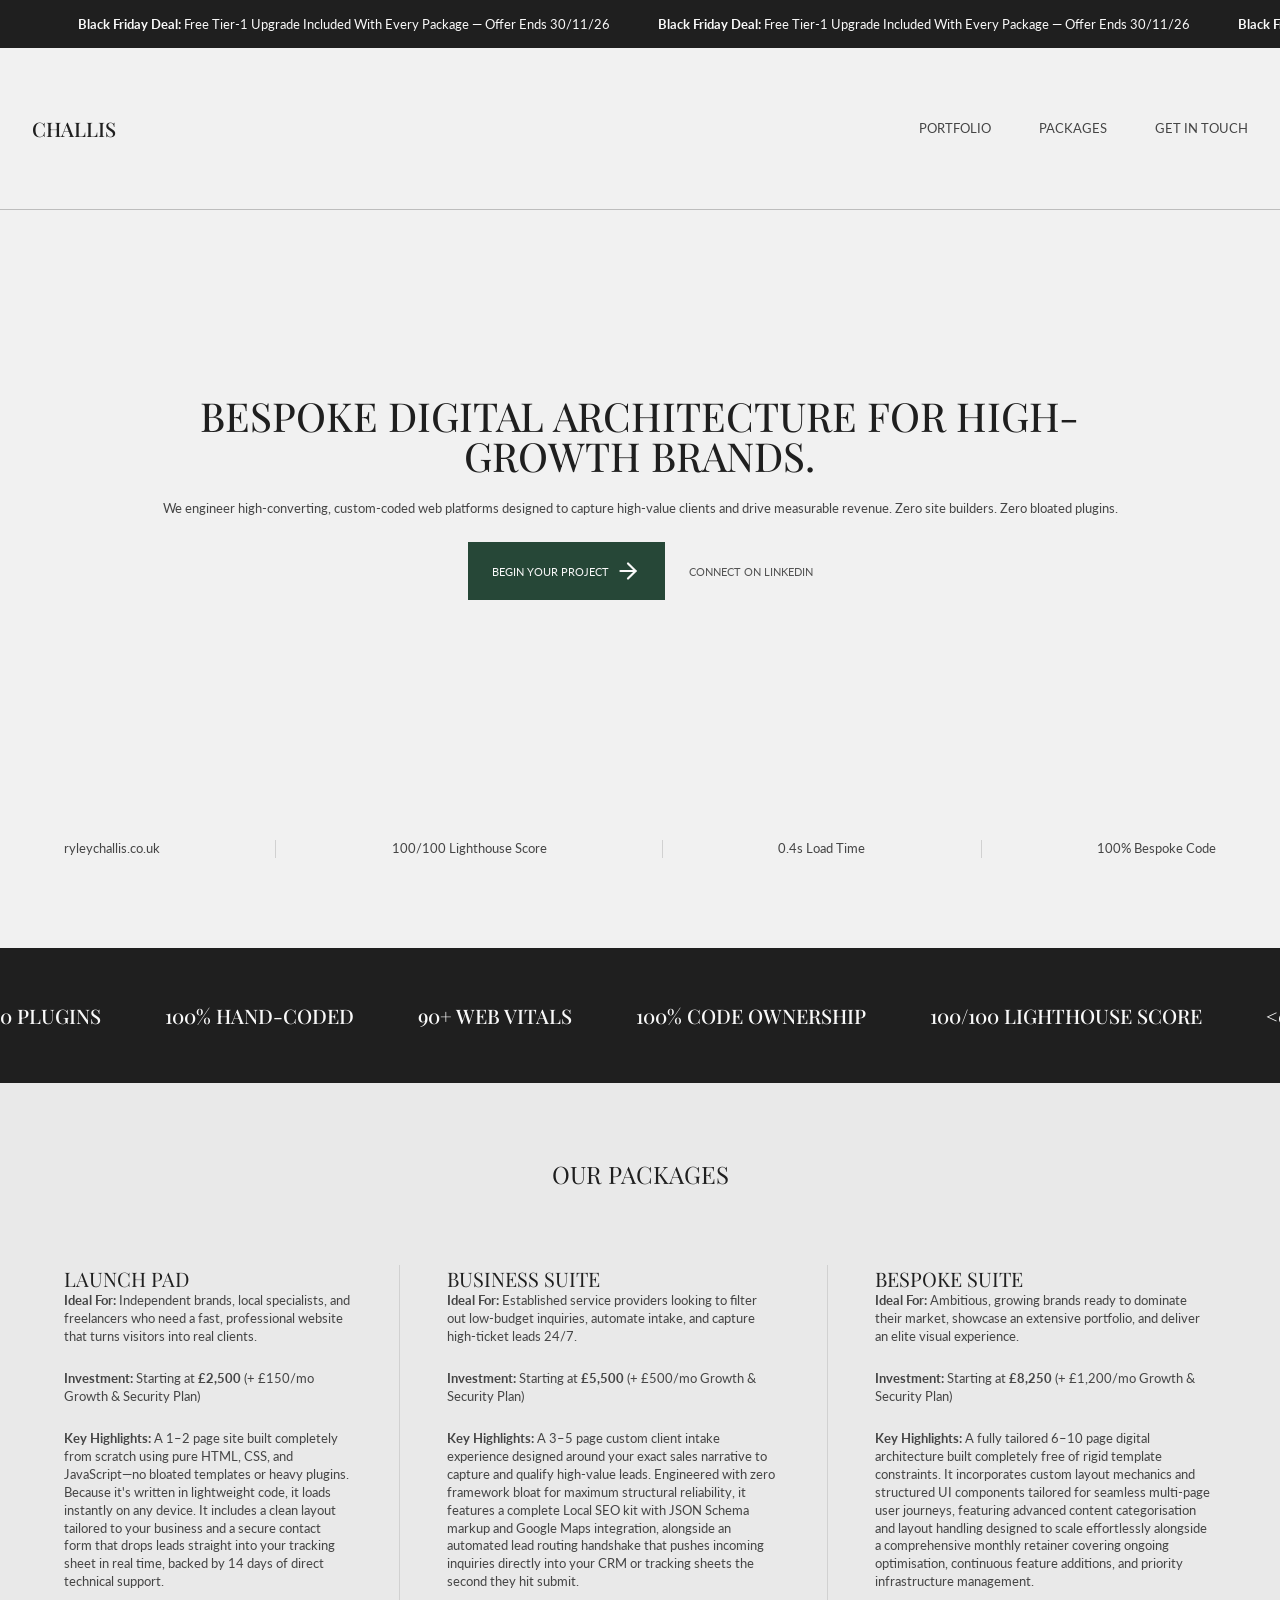
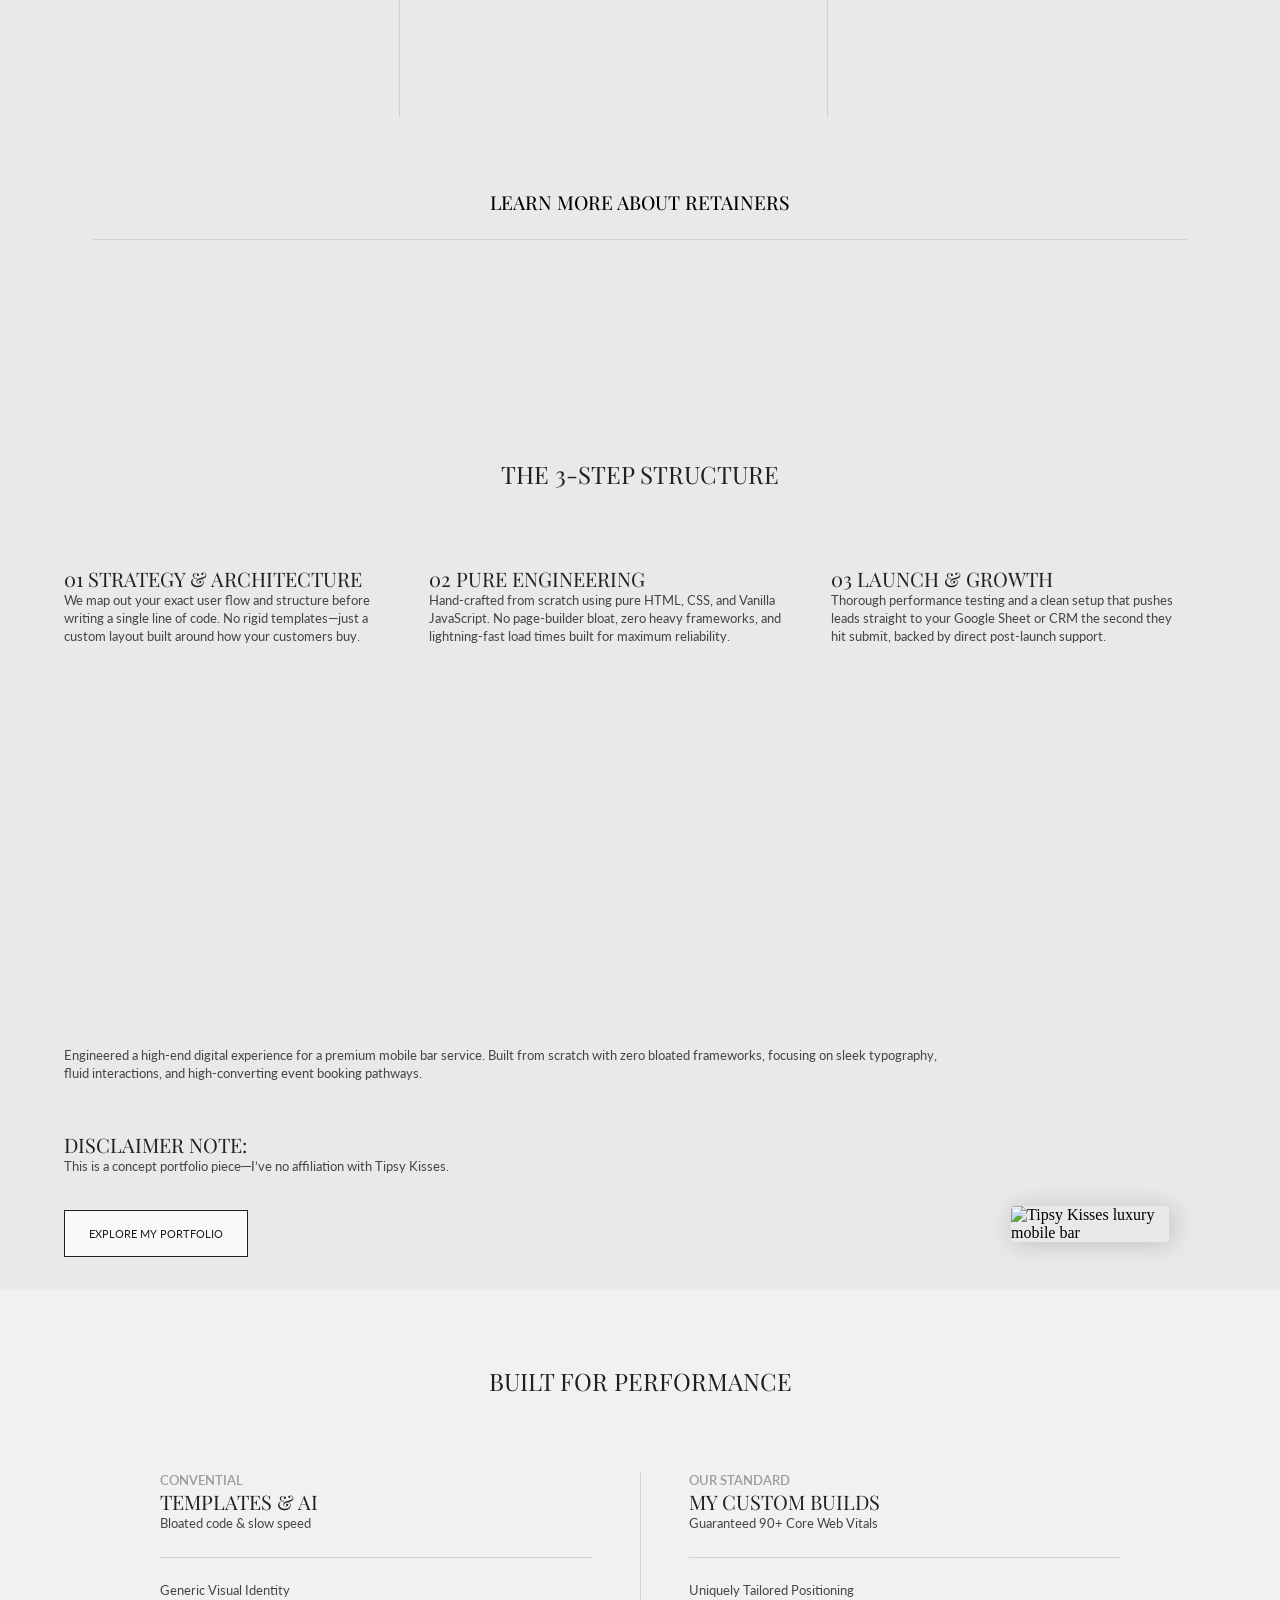
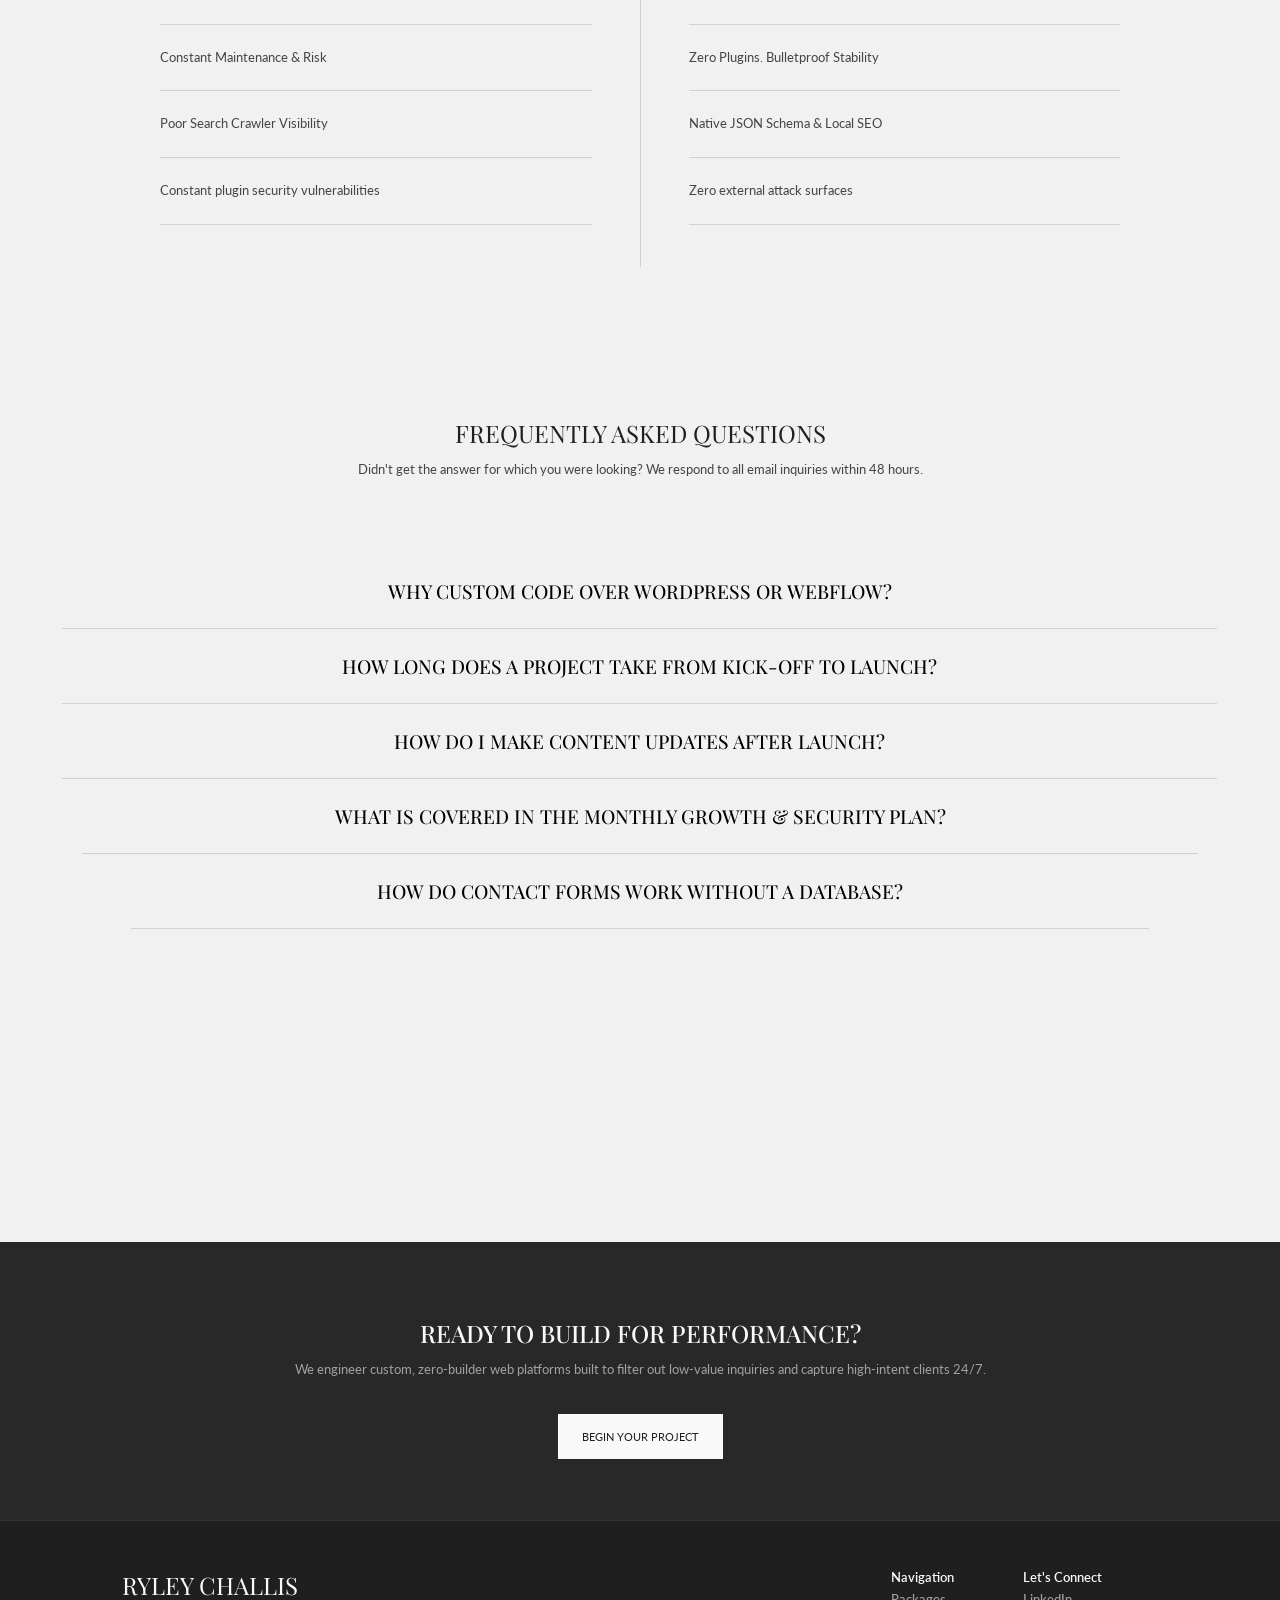
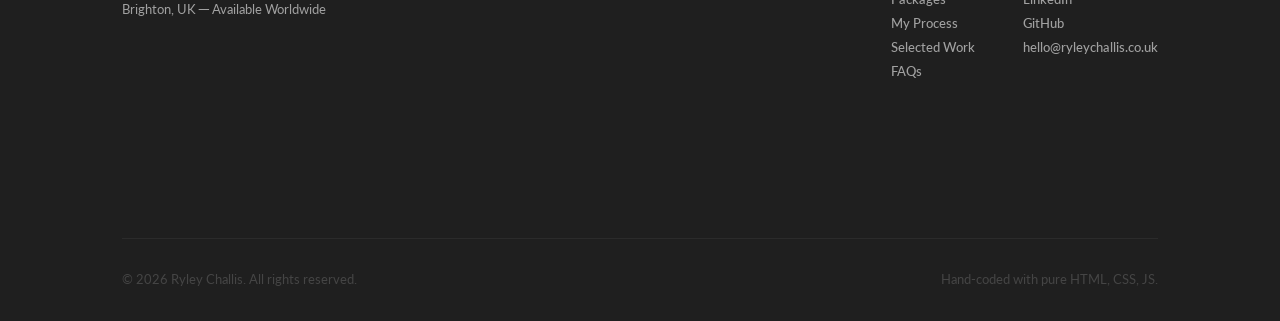
==== commit ec7c3ec1: "Update font sizings" ====
--- a/index.html
+++ b/index.html
@@ -67,7 +67,7 @@
     <main>
         <section id="hero">
             <div class="container">
-                <h1 class="reveal reveal-delay-1">Bespoke Digital Architecture for High-Growth Brands.</h1>
+                <h1 class="reveal reveal-delay-05">Bespoke Digital Architecture for High-Growth Brands.</h1>
                 <p class="reveal reveal-delay-2">We engineer high-converting, custom-coded web platforms designed to capture high-value clients and drive measurable revenue. Zero site builders. Zero bloated plugins.</p>
                 <div class="hero-actions reveal reveal-delay-4">
                     <a class="btn-primary" href="contact.html">Begin Your Project
--- a/css/styles.css
+++ b/css/styles.css
@@ -162,12 +162,12 @@
     --bg-two: #e9e9e9;
     --green: #264737;
 
-    --fs-h1: clamp(2.2rem, 6vw, 2.95rem);
-    --fs-h2: clamp(1.8rem, 4.5vw, 2rem);
-    --fs-h3: clamp(1.215rem, 2.45vw, 1.35rem);
+    --fs-h1: clamp(2rem, 6vw, 2.5rem);
+    --fs-h2: clamp(1.4rem, 4.5vw, 1.5rem);
+    --fs-h3: clamp(1.155rem, 2vw, 1.25rem);
     --fs-h4: clamp(1rem, 2.15vw, 1.15rem);
-    --fs-p: clamp(0.9rem, 2vw, 0.95rem);
-    --fs-btn: clamp(0.7rem, 1vw, 0.8rem);
+    --fs-p: clamp(0.7rem, 2vw, 0.8rem);
+    --fs-btn: clamp(0.6rem, 1vw, 0.7rem);
 
     --ff-heading: 'Playfair Display', serif;
     --ff-body: 'Lato', sans-serif;
@@ -202,8 +202,6 @@
         }
 
         p {
-            max-width: clamp(70%, 72.5vw, 95%);
-
             a {
                 color: inherit;
                 font-weight: 600;
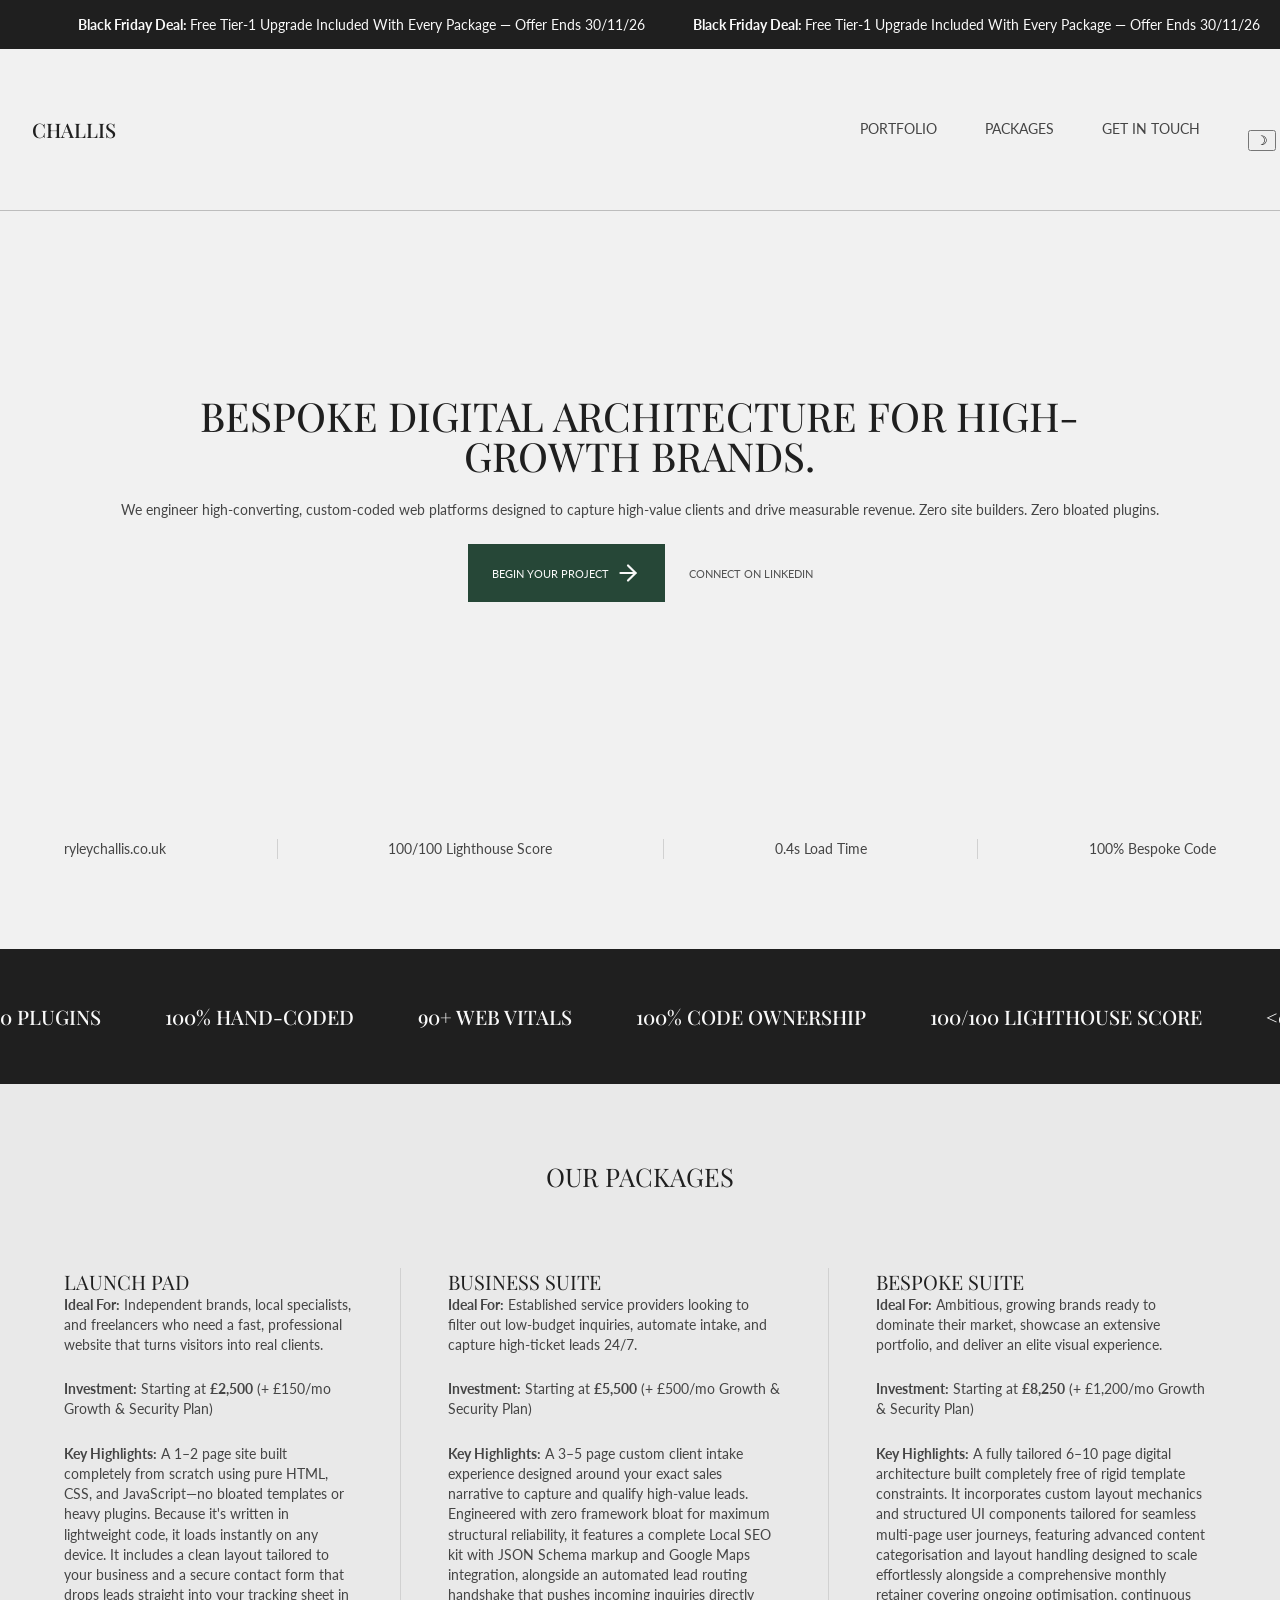
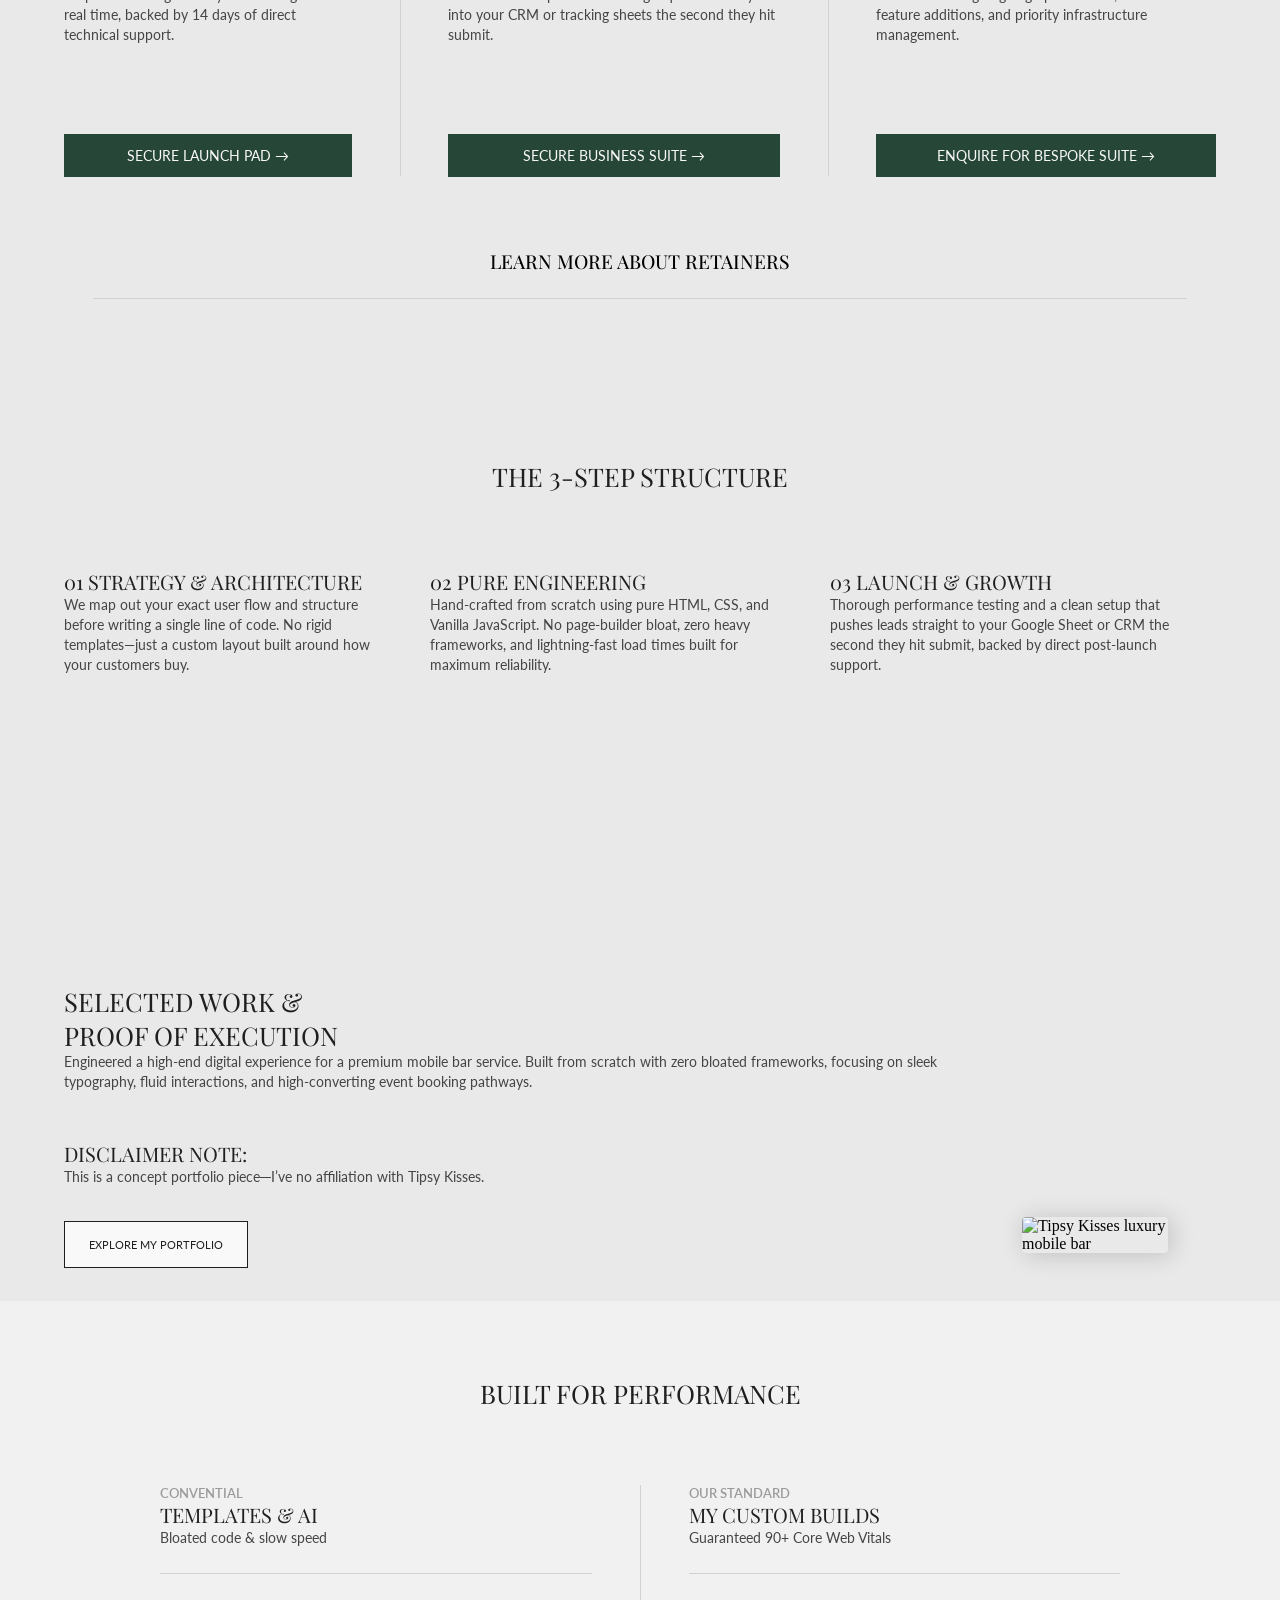
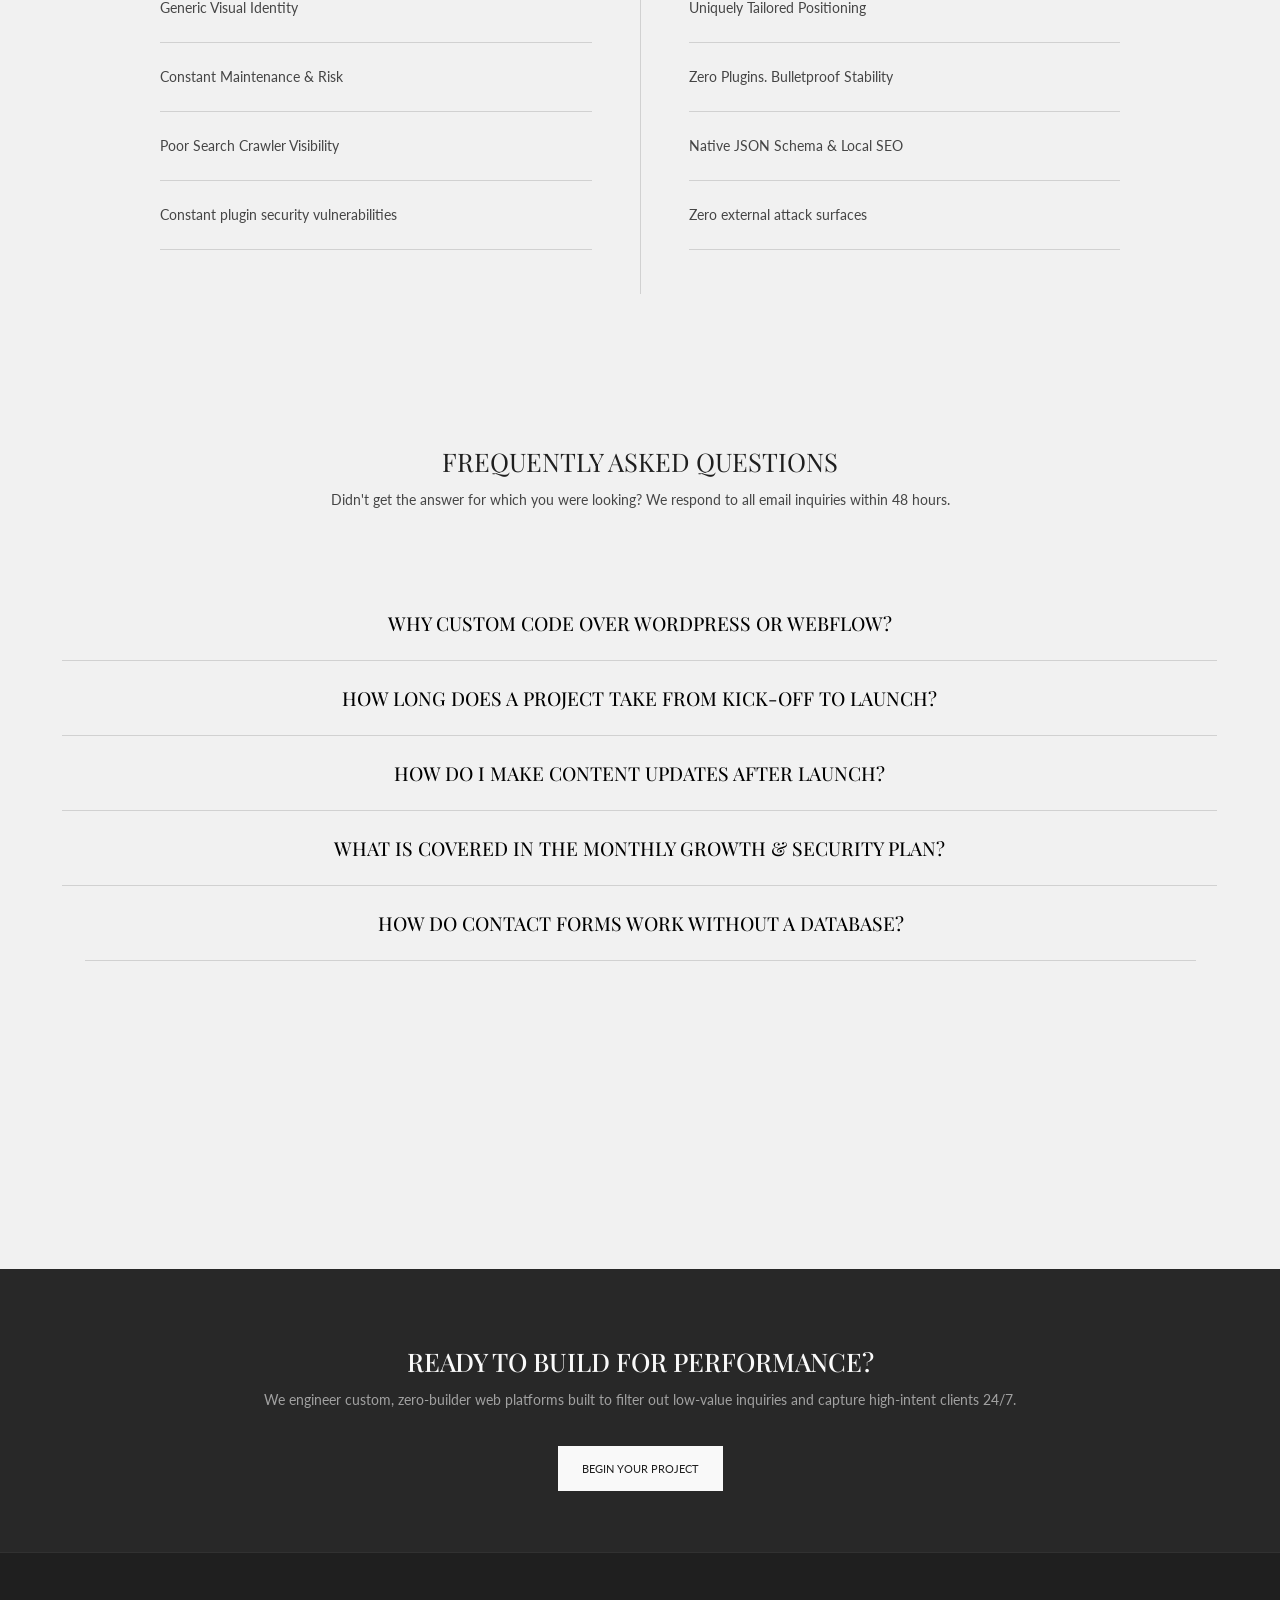
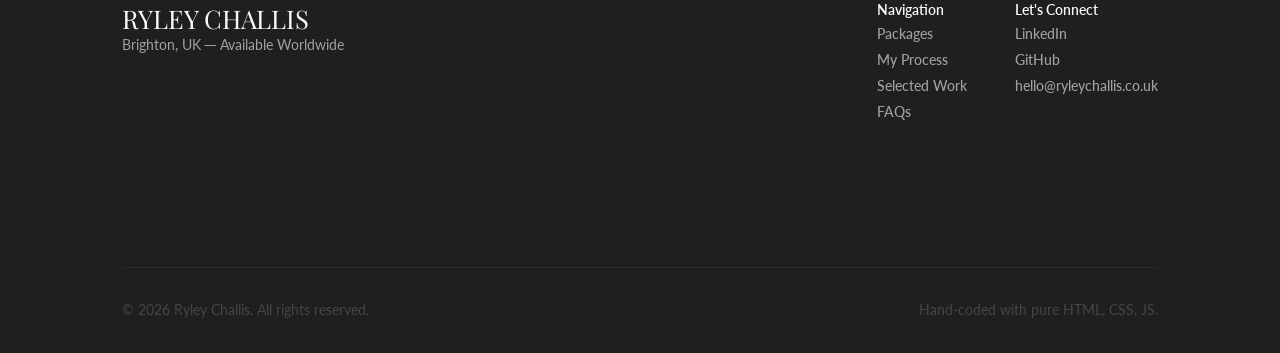
==== commit 0939e268: "Bringing in dark mode, not complete" ====
--- a/index.html
+++ b/index.html
@@ -61,6 +61,9 @@
                 <li><a href="portfolio.html">Portfolio</a></li>
                 <li><a href="#packages">Packages</a></li>
                 <li><a href="mailto:hello@ryleychallis.co.uk">Get In Touch</a></li>
+                <li>
+                    <button type="button" id="toggle-btn">&#9789;</button>
+                </li>
             </ul>
         </nav>
     </header>
--- a/css/styles.css
+++ b/css/styles.css
@@ -9,6 +9,50 @@
     max-width: 100%;
     overflow-x: hidden;
     position: relative;
+}
+
+body.dark-mode {
+    section {
+    min-height: 100vh;
+
+        &#comparison,
+        &#faqs {
+            background-color: #262626;
+        }
+
+        &#hero,
+        &#packages,
+        &#selected,
+        &#process {
+            background-color: var(--black) !important;
+        }
+
+        &#trust,
+        &#final {
+            background-color: var(--green) !important;
+        }
+        h1,
+        h2,
+        h3,
+        h4 {
+            color: var(--white);
+        }
+        p,
+        li,
+        span,
+        button {
+            color: #c5c5c5 !important;
+        }
+        .faq-item {
+            border-color: #363636 !important;
+
+            .faq-question:hover,
+            &.active,
+            .faq-answer {
+                background-color: #2e2e2e !important;
+            }
+        }
+    }
 }
 
 html {
@@ -112,7 +156,8 @@
     margin: 0;
 }
 
-p {
+p,
+label {
     font-size: var(--fs-p);
     font-family: var(--ff-body);
     font-weight: 400;
@@ -120,6 +165,10 @@
     margin: 0;
     line-height: 1.4;
     letter-spacing: 3%;
+}
+
+label {
+    letter-spacing: normal;
 }
 
 ul {
@@ -163,10 +212,10 @@
     --green: #264737;
 
     --fs-h1: clamp(2rem, 6vw, 2.5rem);
-    --fs-h2: clamp(1.4rem, 4.5vw, 1.5rem);
+    --fs-h2: clamp(1.5rem, 4.5vw, 1.6rem);
     --fs-h3: clamp(1.155rem, 2vw, 1.25rem);
     --fs-h4: clamp(1rem, 2.15vw, 1.15rem);
-    --fs-p: clamp(0.7rem, 2vw, 0.8rem);
+    --fs-p: clamp(0.8rem, 2vw, 0.9rem);
     --fs-btn: clamp(0.6rem, 1vw, 0.7rem);
 
     --ff-heading: 'Playfair Display', serif;
@@ -666,7 +715,6 @@
     
     .main-wrapper {
         gap: 24px;
-        align-items: flex-start;
 
         .container {
             gap: 24px;
@@ -856,16 +904,4 @@
 .reveal-delay-1 { transition-delay: 0.1s; }
 .reveal-delay-2 { transition-delay: 0.2s; }
 .reveal-delay-3 { transition-delay: 0.3s; }
-.reveal-delay-4 { transition-delay: 0.4s; }
-.reveal-delay-5 { transition-delay: 0.5s; }
-.reveal-delay-6 { transition-delay: 0.6s; }
-.reveal-delay-7 { transition-delay: 0.7s; }
-.reveal-delay-8 { transition-delay: 0.8s; }
-.reveal-delay-9 { transition-delay: 0.9s; }
-.reveal-delay-10 { transition-delay: 1s; }
-.reveal-delay-11 { transition-delay: 1.1s; }
-.reveal-delay-12 { transition-delay: 1.2s; }
-.reveal-delay-13 { transition-delay: 1.3s; }
-.reveal-delay-14 { transition-delay: 1.4s; }
-.reveal-delay-15 { transition-delay: 1.5s; }
-.reveal-delay-16 { transition-delay: 1.6s; }+.reveal-delay-4 { transition-delay: 0.4s; }
--- a/css/nav.css
+++ b/css/nav.css
@@ -62,7 +62,7 @@
             }
         }
     }
-    button {
+    button#open-btn {
         display: none;
         background-color: transparent;
         border: none;
@@ -147,4 +147,9 @@
             color: var(--grey);
         }
     }
+}
+
+#toggle-btn {
+    z-index: 9999;
+    position: fixed;
 }
